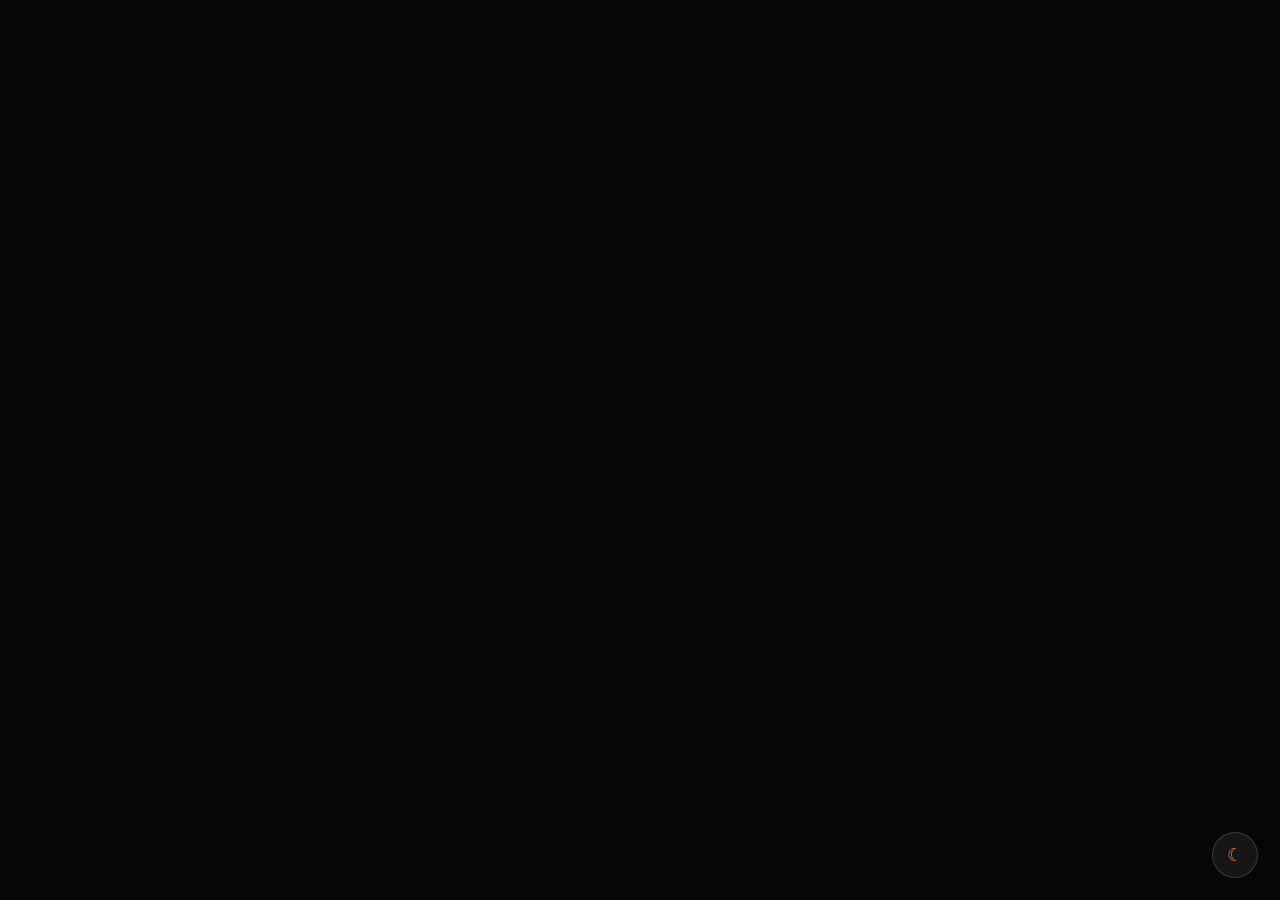
==== ADNOC Case Study.dc.html @ 8257bfb0 "New multi-page portfolio + ADNOC, LPG & Gridlock case studies" ====
<!DOCTYPE html>
<html>
<head>
<meta charset="utf-8">
<meta name="viewport" content="width=device-width, initial-scale=1">
<script src="./support.js"></script>
</head>
<body>
<x-dc>
<helmet>
<link rel="preconnect" href="https://fonts.googleapis.com">
<link rel="preconnect" href="https://fonts.gstatic.com" crossorigin>
<link href="https://fonts.googleapis.com/css2?family=Space+Grotesk:wght@400;500;600;700&family=Inter:wght@400;500;600&family=JetBrains+Mono:wght@400;500;600&display=swap" rel="stylesheet">
<style>
  * { margin:0; padding:0; box-sizing:border-box; }
  body { background:#060606; color:#f5f5f5; font-family:'Inter',sans-serif; line-height:1.6; -webkit-font-smoothing:antialiased; overflow-x:hidden; }
  ::selection { background:#e8893a; color:#060606; }
  @keyframes pulse { 0%,100%{ opacity:1; } 50%{ opacity:0.25; } }
  @media (max-width:980px){
    [data-m="g-head"]{ grid-template-columns:1fr !important; gap:42px !important; }
    [data-m="g-metrics"]{ grid-template-columns:repeat(2,1fr) !important; }
    [data-m="g3"]{ grid-template-columns:1fr !important; }
    [data-m="g2"]{ grid-template-columns:1fr !important; gap:30px !important; }
    [data-m="g-res"]{ grid-template-columns:1fr !important; }
    [data-navlinks]{ display:none !important; }
  }
  @media (max-width:600px){
    [data-m="g-metrics"]{ grid-template-columns:1fr !important; }
    section{ padding-left:22px !important; padding-right:22px !important; }
    [data-nav] > div{ padding-left:22px !important; padding-right:22px !important; }
    h1{ font-size:clamp(2.2rem,10vw,3rem) !important; }
    [data-diagram]{ font-size:9px !important; }
  }
  @media (prefers-reduced-motion: reduce){
    *{ animation:none !important; transition:none !important; }
    [data-reveal]{ opacity:1 !important; transform:none !important; }
  }
</style>
<title>ADNOC Systems Deployment — Case Study · Ali Faour</title>
<meta name="description" content="How a 100+ system ADNOC gas-control deployment was restructured from poorly-synchronized parallel work into a synchronized execution pipeline — cutting a 6-month timeline to 2.">
<link rel="icon" href="data:image/svg+xml,%3Csvg xmlns='http://www.w3.org/2000/svg' viewBox='0 0 64 64'%3E%3Crect width='64' height='64' rx='14' fill='%23060606'/%3E%3Crect x='2.5' y='2.5' width='59' height='59' rx='12.5' fill='none' stroke='%23e8893a' stroke-width='2'/%3E%3Ctext x='32' y='44' font-family='monospace' font-size='30' font-weight='700' fill='%23e8893a' text-anchor='middle'%3EAF%3C/text%3E%3C/svg%3E">
<script src="theme.js"></script>
</helmet>

<div data-root style="position:relative; background:#060606; min-height:100vh;">

  <div style="position:fixed; inset:0; z-index:0; pointer-events:none; background-image:linear-gradient(rgba(255,255,255,0.025) 1px,transparent 1px),linear-gradient(90deg,rgba(255,255,255,0.025) 1px,transparent 1px); background-size:64px 64px; mask-image:radial-gradient(circle at 50% 0%,#000 0%,transparent 75%);"></div>

  <div data-progress style="position:fixed; top:0; left:0; height:2px; width:0%; background:#e8893a; z-index:2000;"></div>

  <!-- NAV -->
  <nav data-nav style="position:fixed; top:0; left:0; width:100%; z-index:1000; padding:22px 0; border-bottom:1px solid rgba(255,255,255,0.06); background:rgba(6,6,6,0.55); backdrop-filter:blur(20px); transition:padding 0.4s cubic-bezier(0.2,0,0,1),background 0.4s;">
    <div style="max-width:1280px; margin:0 auto; padding:0 40px; display:flex; align-items:center; justify-content:space-between;">
      <a href="Ali Faour Portfolio.dc.html" style="display:flex; align-items:center; gap:11px; text-decoration:none; color:#9a9a9a; font-family:'JetBrains Mono',monospace; font-size:13px; font-weight:600; letter-spacing:1px; transition:color 0.3s;" style-hover="color:#f5f5f5;">
        <span style="color:#e8893a;">←</span> ALI&nbsp;FAOUR
      </a>
      <ul style="display:flex; gap:34px; list-style:none; align-items:center;" data-navlinks>
        <li><a href="#problem" style="color:#7a7a7a; text-decoration:none; font-family:'JetBrains Mono',monospace; font-size:12px; letter-spacing:1px; transition:color 0.3s;" style-hover="color:#f5f5f5;">PROBLEM</a></li>
        <li><a href="#system" style="color:#7a7a7a; text-decoration:none; font-family:'JetBrains Mono',monospace; font-size:12px; letter-spacing:1px; transition:color 0.3s;" style-hover="color:#f5f5f5;">REFRAME</a></li>
        <li><a href="#pipeline" style="color:#7a7a7a; text-decoration:none; font-family:'JetBrains Mono',monospace; font-size:12px; letter-spacing:1px; transition:color 0.3s;" style-hover="color:#f5f5f5;">PIPELINE</a></li>
        <li><a href="#results" style="color:#7a7a7a; text-decoration:none; font-family:'JetBrains Mono',monospace; font-size:12px; letter-spacing:1px; transition:color 0.3s;" style-hover="color:#f5f5f5;">RESULTS</a></li>
      </ul>
      <span style="font-family:'JetBrains Mono',monospace; font-size:11px; color:#7a7a7a; letter-spacing:0.5px;">CASE STUDY · 02</span>
    </div>
  </nav>

  <!-- HERO -->
  <section id="top" style="position:relative; z-index:1; padding:150px 40px 70px;">
    <div style="max-width:1280px; margin:0 auto; width:100%;">
      <div data-reveal style="display:inline-flex; align-items:center; gap:10px; font-family:'JetBrains Mono',monospace; font-size:11px; color:#9a9a9a; letter-spacing:2px; text-transform:uppercase; padding:9px 16px; border:1px solid rgba(255,255,255,0.12); border-radius:4px; margin-bottom:34px;">
        <span style="color:#e8893a;">◆</span> Field Execution · ADNOC Gas Control Systems
      </div>
      <div data-m="g-head" style="display:grid; grid-template-columns:1.55fr 1fr; gap:64px; align-items:end;">
        <div>
          <h1 data-reveal style="font-family:'Space Grotesk',sans-serif; font-weight:500; font-size:clamp(2.6rem,6vw,5.2rem); line-height:1.0; letter-spacing:-0.035em; margin-bottom:30px;">
            I ran a field deployment like a <span style="position:relative; font-weight:700;">concurrent system<span style="position:absolute; left:0; bottom:4px; width:100%; height:9px; background:#e8893a; opacity:0.85; z-index:-1;"></span></span>.
          </h1>
          <p data-reveal style="font-size:clamp(1rem,1.4vw,1.22rem); color:#9a9a9a; max-width:640px; line-height:1.75;">
            100+ ADNOC-governed gas control &amp; detection systems. The plan said six months. We delivered in two — not by adding people, but by treating field operations as a <span style="color:#f5f5f5;">scheduling problem</span>: removing blocking, eliminating context-switching, and turning scattered parallel work into a synchronized pipeline.
          </p>
        </div>
        <div data-reveal style="border:1px solid rgba(255,255,255,0.1); border-radius:8px; background:linear-gradient(180deg,rgba(255,255,255,0.03),rgba(255,255,255,0.005)); padding:24px; font-family:'JetBrains Mono',monospace;">
          <div style="display:flex; justify-content:space-between; align-items:center; padding-bottom:14px; border-bottom:1px solid rgba(255,255,255,0.08); margin-bottom:16px;">
            <span style="font-size:10px; letter-spacing:1.5px; color:#7a7a7a;">ENGAGEMENT</span>
            <span style="font-size:10px; color:#3ecf8e;">● DELIVERED</span>
          </div>
          <div style="display:flex; flex-direction:column; gap:13px; font-size:12px;">
            <div style="display:flex; justify-content:space-between;"><span style="color:#7a7a7a;">scope</span><span>100+ systems</span></div>
            <div style="display:flex; justify-content:space-between;"><span style="color:#7a7a7a;">governance</span><span>ADNOC</span></div>
            <div style="display:flex; justify-content:space-between;"><span style="color:#7a7a7a;">role</span><span>Asst. PM · AIoT</span></div>
            <div style="display:flex; justify-content:space-between;"><span style="color:#7a7a7a;">method</span><span>Waterfall + Agile</span></div>
            <div style="display:flex; justify-content:space-between; align-items:center;"><span style="color:#7a7a7a;">HSE compliance</span><span style="color:#3ecf8e;">100%</span></div>
          </div>
        </div>
      </div>

      <!-- METRICS -->
      <div data-reveal data-m="g-metrics" style="margin-top:80px; display:grid; grid-template-columns:repeat(4,1fr); border:1px solid rgba(255,255,255,0.08); border-radius:8px; overflow:hidden;">
        <div style="padding:34px 28px; border-right:1px solid rgba(255,255,255,0.08);">
          <div style="font-family:'Space Grotesk',sans-serif; font-size:clamp(2rem,3.2vw,3rem); font-weight:600; letter-spacing:-0.03em; line-height:1;">6<span style="color:#e8893a;">→</span>2</div>
          <div style="font-family:'JetBrains Mono',monospace; font-size:11px; color:#7a7a7a; letter-spacing:1px; text-transform:uppercase; margin-top:10px;">Months to deliver</div>
        </div>
        <div style="padding:34px 28px; border-right:1px solid rgba(255,255,255,0.08);">
          <div style="font-family:'Space Grotesk',sans-serif; font-size:clamp(2rem,3.2vw,3rem); font-weight:600; letter-spacing:-0.03em; line-height:1;"><span data-count="300">0</span>%</div>
          <div style="font-family:'JetBrains Mono',monospace; font-size:11px; color:#7a7a7a; letter-spacing:1px; text-transform:uppercase; margin-top:10px;">Throughput gain</div>
        </div>
        <div style="padding:34px 28px; border-right:1px solid rgba(255,255,255,0.08);">
          <div style="font-family:'Space Grotesk',sans-serif; font-size:clamp(2rem,3.2vw,3rem); font-weight:600; letter-spacing:-0.03em; line-height:1;">6h<span style="color:#e8893a;">→</span>2.5h</div>
          <div style="font-family:'JetBrains Mono',monospace; font-size:11px; color:#7a7a7a; letter-spacing:1px; text-transform:uppercase; margin-top:10px;">Cycle / building</div>
        </div>
        <div style="padding:34px 28px;">
          <div style="font-family:'Space Grotesk',sans-serif; font-size:clamp(2rem,3.2vw,3rem); font-weight:600; letter-spacing:-0.03em; line-height:1;"><span data-count="200">0</span>+</div>
          <div style="font-family:'JetBrains Mono',monospace; font-size:11px; color:#7a7a7a; letter-spacing:1px; text-transform:uppercase; margin-top:10px;">Reports automated</div>
        </div>
      </div>
    </div>
  </section>

  <!-- PROBLEM -->
  <section id="problem" style="position:relative; z-index:1; padding:110px 40px; border-top:1px solid rgba(255,255,255,0.08);">
    <div style="max-width:1280px; margin:0 auto;">
      <div data-reveal style="font-family:'JetBrains Mono',monospace; font-size:11px; color:#e8893a; letter-spacing:2px; margin-bottom:16px;">01 — THE PROBLEM</div>
      <h2 data-reveal style="font-family:'Space Grotesk',sans-serif; font-size:clamp(1.8rem,3.6vw,2.9rem); font-weight:500; letter-spacing:-0.025em; line-height:1.1; max-width:880px; margin-bottom:24px;">A six-month plan that was really a race condition.</h2>
      <p data-reveal style="color:#9a9a9a; max-width:760px; font-size:1.08rem; line-height:1.8; margin-bottom:56px;">On paper the work was "parallel": multiple crews, multiple buildings, all moving at once. In practice the crews kept colliding over the same shared resources — one permit desk, one set of test instruments, one ADNOC inspector. Parallelism without coordination isn't speed; it's contention.</p>

      <div data-m="g3" style="display:grid; grid-template-columns:repeat(3,1fr); gap:1px; background:rgba(255,255,255,0.08); border:1px solid rgba(255,255,255,0.08); border-radius:8px; overflow:hidden;">
        <div style="background:#060606; padding:34px 30px;">
          <div style="font-family:'JetBrains Mono',monospace; font-size:11px; color:#e8893a; letter-spacing:1px; margin-bottom:14px;">BLOCKING</div>
          <h3 style="font-family:'Space Grotesk',sans-serif; font-size:1.2rem; font-weight:600; margin-bottom:10px;">Crews idle on permits</h3>
          <p style="color:#8a8a8a; font-size:0.96rem; line-height:1.7;">Technicians sat waiting for a single permit-to-work and inspector sign-off before any wiring could start — a serialized lock everyone queued behind.</p>
        </div>
        <div style="background:#060606; padding:34px 30px;">
          <div style="font-family:'JetBrains Mono',monospace; font-size:11px; color:#e8893a; letter-spacing:1px; margin-bottom:14px;">CONTEXT-SWITCHING</div>
          <h3 style="font-family:'Space Grotesk',sans-serif; font-size:1.2rem; font-weight:600; margin-bottom:10px;">Half-finished buildings</h3>
          <p style="color:#8a8a8a; font-size:0.96rem; line-height:1.7;">Crews hopped between sites chasing whatever was unblocked, leaving a trail of 60%-done buildings and constant re-mobilization cost.</p>
        </div>
        <div style="background:#060606; padding:34px 30px;">
          <div style="font-family:'JetBrains Mono',monospace; font-size:11px; color:#e8893a; letter-spacing:1px; margin-bottom:14px;">NO BACKPRESSURE</div>
          <h3 style="font-family:'Space Grotesk',sans-serif; font-size:1.2rem; font-weight:600; margin-bottom:10px;">Reporting ran behind</h3>
          <p style="color:#8a8a8a; font-size:0.96rem; line-height:1.7;">Compliance documentation was assembled by hand, days after the work — so management was always steering on stale, conflicting data.</p>
        </div>
      </div>
    </div>
  </section>

  <!-- REFRAME / SYSTEM -->
  <section id="system" style="position:relative; z-index:1; padding:110px 40px; border-top:1px solid rgba(255,255,255,0.08);">
    <div style="max-width:1280px; margin:0 auto;">
      <div data-reveal style="font-family:'JetBrains Mono',monospace; font-size:11px; color:#e8893a; letter-spacing:2px; margin-bottom:16px;">02 — THE REFRAME</div>
      <h2 data-reveal style="font-family:'Space Grotesk',sans-serif; font-size:clamp(1.8rem,3.6vw,2.9rem); font-weight:500; letter-spacing:-0.025em; line-height:1.1; max-width:920px; margin-bottom:48px;">I'm a Computer Engineer. So I read the field schedule the way I'd read a thread scheduler.</h2>

      <div data-m="g2" style="display:grid; grid-template-columns:1fr 1fr; gap:48px; align-items:start;">
        <div data-reveal style="border:1px solid rgba(255,255,255,0.1); border-radius:8px; overflow:hidden;">
          <div style="padding:14px 22px; background:rgba(255,255,255,0.03); border-bottom:1px solid rgba(255,255,255,0.08); font-family:'JetBrains Mono',monospace; font-size:11px; letter-spacing:1px; color:#7a7a7a; display:flex; justify-content:space-between;"><span>MENTAL_MODEL.map</span><span style="color:#e8893a;">CS → FIELD</span></div>
          <div style="padding:8px 0;" data-diagram>
            <div style="display:grid; grid-template-columns:1fr 1fr; gap:1px; font-family:'JetBrains Mono',monospace; font-size:12.5px;">
              <div style="padding:15px 22px; color:#7a7a7a;">concurrency primitive</div><div style="padding:15px 22px; color:#f5f5f5;">field reality</div>
              <div style="padding:15px 22px; color:#e8893a; border-top:1px solid rgba(255,255,255,0.06);">mutex / lock</div><div style="padding:15px 22px; color:#cfcfcf; border-top:1px solid rgba(255,255,255,0.06);">permit-to-work</div>
              <div style="padding:15px 22px; color:#e8893a; border-top:1px solid rgba(255,255,255,0.06);">shared resource</div><div style="padding:15px 22px; color:#cfcfcf; border-top:1px solid rgba(255,255,255,0.06);">inspector · test rig</div>
              <div style="padding:15px 22px; color:#e8893a; border-top:1px solid rgba(255,255,255,0.06);">worker thread</div><div style="padding:15px 22px; color:#cfcfcf; border-top:1px solid rgba(255,255,255,0.06);">install crew</div>
              <div style="padding:15px 22px; color:#e8893a; border-top:1px solid rgba(255,255,255,0.06);">pipeline stage</div><div style="padding:15px 22px; color:#cfcfcf; border-top:1px solid rgba(255,255,255,0.06);">survey→wire→test→sign</div>
              <div style="padding:15px 22px; color:#e8893a; border-top:1px solid rgba(255,255,255,0.06);">async telemetry</div><div style="padding:15px 22px; color:#cfcfcf; border-top:1px solid rgba(255,255,255,0.06);">auto-generated report</div>
            </div>
          </div>
        </div>
        <div data-reveal style="display:flex; flex-direction:column; gap:26px;">
          <div>
            <h3 style="font-family:'Space Grotesk',sans-serif; font-size:1.22rem; font-weight:600; margin-bottom:8px;"><span style="color:#e8893a; font-family:'JetBrains Mono',monospace; font-size:0.85em;">01 · </span>Make the bottleneck the clock</h3>
            <p style="color:#9a9a9a; font-size:1rem; line-height:1.75;">The permit-and-inspection path was the slowest shared resource, so I scheduled <em>around</em> it: batch the survey + paperwork for the next building while the current one is being wired, so the inspector never waits and the crew never waits.</p>
          </div>
          <div>
            <h3 style="font-family:'Space Grotesk',sans-serif; font-size:1.22rem; font-weight:600; margin-bottom:8px;"><span style="color:#e8893a; font-family:'JetBrains Mono',monospace; font-size:0.85em;">02 · </span>Pin a crew to a stage, not a site</h3>
            <p style="color:#9a9a9a; font-size:1rem; line-height:1.75;">Instead of one crew owning a whole building end-to-end, each crew specialized in one pipeline stage and a building flowed through them — eliminating re-mobilization and the half-done-everything problem.</p>
          </div>
          <div>
            <h3 style="font-family:'Space Grotesk',sans-serif; font-size:1.22rem; font-weight:600; margin-bottom:8px;"><span style="color:#e8893a; font-family:'JetBrains Mono',monospace; font-size:0.85em;">03 · </span>Let the data report itself</h3>
            <p style="color:#9a9a9a; font-size:1rem; line-height:1.75;">A Python &amp; PowerShell toolkit turned field inputs into 200+ ADNOC-format reports automatically — closing the feedback loop so management steered on live status instead of week-old paperwork.</p>
          </div>
        </div>
      </div>
    </div>
  </section>

  <!-- PIPELINE DIAGRAM -->
  <section id="pipeline" style="position:relative; z-index:1; padding:110px 40px; border-top:1px solid rgba(255,255,255,0.08);">
    <div style="max-width:1280px; margin:0 auto;">
      <div data-reveal style="font-family:'JetBrains Mono',monospace; font-size:11px; color:#e8893a; letter-spacing:2px; margin-bottom:16px;">03 — THE PIPELINE</div>
      <h2 data-reveal style="font-family:'Space Grotesk',sans-serif; font-size:clamp(1.8rem,3.6vw,2.9rem); font-weight:500; letter-spacing:-0.025em; line-height:1.1; max-width:880px; margin-bottom:14px;">Same four steps. Overlapped instead of serialized.</h2>
      <p data-reveal style="color:#9a9a9a; max-width:720px; font-size:1.06rem; line-height:1.8; margin-bottom:56px;">Once each stage was independent, buildings could occupy different stages simultaneously — classic instruction pipelining. Latency per building barely moved; throughput tripled.</p>

      <!-- BEFORE -->
      <div data-reveal style="margin-bottom:40px;">
        <div style="font-family:'JetBrains Mono',monospace; font-size:11px; letter-spacing:1px; color:#7a7a7a; margin-bottom:14px;">BEFORE — SERIALIZED · ~6H / BUILDING, ONE AT A TIME</div>
        <div data-diagram style="display:flex; flex-wrap:wrap; gap:8px; align-items:center; font-family:'JetBrains Mono',monospace; font-size:12px;">
          <span style="padding:11px 16px; border:1px solid rgba(255,255,255,0.14); border-radius:5px; color:#cfcfcf;">SURVEY</span>
          <span style="color:#555;">→</span>
          <span style="padding:11px 16px; border:1px solid rgba(255,255,255,0.14); border-radius:5px; color:#cfcfcf;">WIRE</span>
          <span style="color:#555;">→</span>
          <span style="padding:11px 16px; border:1px solid rgba(255,255,255,0.14); border-radius:5px; color:#cfcfcf;">TEST</span>
          <span style="color:#555;">→</span>
          <span style="padding:11px 16px; border:1px solid rgba(255,255,255,0.14); border-radius:5px; color:#cfcfcf;">SIGN-OFF</span>
          <span style="color:#555;">→</span>
          <span style="padding:11px 16px; border:1px dashed rgba(232,137,58,0.4); border-radius:5px; color:#7a7a7a;">next building waits</span>
        </div>
      </div>

      <!-- AFTER -->
      <div data-reveal style="border:1px solid rgba(255,255,255,0.1); border-radius:8px; padding:30px 28px; background:linear-gradient(180deg,rgba(232,137,58,0.04),transparent);">
        <div style="font-family:'JetBrains Mono',monospace; font-size:11px; letter-spacing:1px; color:#e8893a; margin-bottom:22px;">AFTER — PIPELINED · 4 BUILDINGS IN FLIGHT, ~2.5H CYCLE</div>
        <div data-diagram style="display:flex; flex-direction:column; gap:10px; font-family:'JetBrains Mono',monospace; font-size:11.5px;">
          <div style="display:grid; grid-template-columns:90px repeat(7,1fr); gap:6px; color:#555; font-size:10px; align-items:center;">
            <span></span><span>t0</span><span>t1</span><span>t2</span><span>t3</span><span>t4</span><span>t5</span><span>t6</span>
          </div>
          <div data-pipe style="display:grid; grid-template-columns:90px repeat(7,1fr); gap:6px; align-items:center;">
            <span style="color:#7a7a7a;">BLDG A</span>
            <span style="padding:9px 0; text-align:center; border-radius:4px; background:#e8893a; color:#060606; font-weight:600;">SURVEY</span>
            <span style="padding:9px 0; text-align:center; border-radius:4px; background:#c9722c; color:#060606; font-weight:600;">WIRE</span>
            <span style="padding:9px 0; text-align:center; border-radius:4px; background:#9c5a25; color:#f5f5f5;">TEST</span>
            <span style="padding:9px 0; text-align:center; border-radius:4px; background:#5e3a1a; color:#f5f5f5;">SIGN</span>
            <span></span><span></span><span></span>
          </div>
          <div data-pipe style="display:grid; grid-template-columns:90px repeat(7,1fr); gap:6px; align-items:center;">
            <span style="color:#7a7a7a;">BLDG B</span><span></span>
            <span style="padding:9px 0; text-align:center; border-radius:4px; background:#e8893a; color:#060606; font-weight:600;">SURVEY</span>
            <span style="padding:9px 0; text-align:center; border-radius:4px; background:#c9722c; color:#060606; font-weight:600;">WIRE</span>
            <span style="padding:9px 0; text-align:center; border-radius:4px; background:#9c5a25; color:#f5f5f5;">TEST</span>
            <span style="padding:9px 0; text-align:center; border-radius:4px; background:#5e3a1a; color:#f5f5f5;">SIGN</span>
            <span></span><span></span>
          </div>
          <div data-pipe style="display:grid; grid-template-columns:90px repeat(7,1fr); gap:6px; align-items:center;">
            <span style="color:#7a7a7a;">BLDG C</span><span></span><span></span>
            <span style="padding:9px 0; text-align:center; border-radius:4px; background:#e8893a; color:#060606; font-weight:600;">SURVEY</span>
            <span style="padding:9px 0; text-align:center; border-radius:4px; background:#c9722c; color:#060606; font-weight:600;">WIRE</span>
            <span style="padding:9px 0; text-align:center; border-radius:4px; background:#9c5a25; color:#f5f5f5;">TEST</span>
            <span style="padding:9px 0; text-align:center; border-radius:4px; background:#5e3a1a; color:#f5f5f5;">SIGN</span>
            <span></span>
          </div>
          <div data-pipe style="display:grid; grid-template-columns:90px repeat(7,1fr); gap:6px; align-items:center;">
            <span style="color:#7a7a7a;">BLDG D</span><span></span><span></span><span></span>
            <span style="padding:9px 0; text-align:center; border-radius:4px; background:#e8893a; color:#060606; font-weight:600;">SURVEY</span>
            <span style="padding:9px 0; text-align:center; border-radius:4px; background:#c9722c; color:#060606; font-weight:600;">WIRE</span>
            <span style="padding:9px 0; text-align:center; border-radius:4px; background:#9c5a25; color:#f5f5f5;">TEST</span>
            <span style="padding:9px 0; text-align:center; border-radius:4px; background:#5e3a1a; color:#f5f5f5;">SIGN</span>
          </div>
        </div>
        <p style="color:#7a7a7a; font-size:0.88rem; line-height:1.7; margin-top:22px; font-family:'JetBrains Mono',monospace;">// each crew (color) stays saturated — no thread sits idle waiting for a lock</p>
      </div>
    </div>
  </section>

  <!-- RESULTS -->
  <section id="results" style="position:relative; z-index:1; padding:110px 40px; border-top:1px solid rgba(255,255,255,0.08);">
    <div style="max-width:1280px; margin:0 auto;">
      <div data-reveal style="font-family:'JetBrains Mono',monospace; font-size:11px; color:#e8893a; letter-spacing:2px; margin-bottom:16px;">04 — THE RESULTS</div>
      <h2 data-reveal style="font-family:'Space Grotesk',sans-serif; font-size:clamp(1.8rem,3.6vw,2.9rem); font-weight:500; letter-spacing:-0.025em; line-height:1.1; max-width:820px; margin-bottom:48px;">Throughput tripled. Compliance stayed at 100%.</h2>

      <div data-reveal data-m="g-res" style="display:grid; grid-template-columns:repeat(2,1fr); gap:1px; background:rgba(255,255,255,0.08); border:1px solid rgba(255,255,255,0.08); border-radius:8px; overflow:hidden; margin-bottom:48px;">
        <div style="background:#060606; padding:36px 32px;">
          <div style="font-family:'Space Grotesk',sans-serif; font-size:2.3rem; font-weight:600; letter-spacing:-0.02em; margin-bottom:8px;">3× <span style="font-size:1rem; color:#7a7a7a; font-weight:400;">timeline compression</span></div>
          <p style="color:#8a8a8a; font-size:0.98rem; line-height:1.7;">A six-month delivery plan closed in two months, with the same headcount and zero overtime escalation.</p>
        </div>
        <div style="background:#060606; padding:36px 32px;">
          <div style="font-family:'Space Grotesk',sans-serif; font-size:2.3rem; font-weight:600; letter-spacing:-0.02em; margin-bottom:8px;">100% <span style="font-size:1rem; color:#7a7a7a; font-weight:400;">HSE compliance</span></div>
          <p style="color:#8a8a8a; font-size:0.98rem; line-height:1.7;">Speed never came at the cost of safety — every permit, inspection and sign-off met ADNOC governance.</p>
        </div>
        <div style="background:#060606; padding:36px 32px;">
          <div style="font-family:'Space Grotesk',sans-serif; font-size:2.3rem; font-weight:600; letter-spacing:-0.02em; margin-bottom:8px;">200+ <span style="font-size:1rem; color:#7a7a7a; font-weight:400;">reports automated</span></div>
          <p style="color:#8a8a8a; font-size:0.98rem; line-height:1.7;">The reporting toolkit removed days of manual documentation per cycle and gave management live status.</p>
        </div>
        <div style="background:#060606; padding:36px 32px;">
          <div style="font-family:'Space Grotesk',sans-serif; font-size:2.3rem; font-weight:600; letter-spacing:-0.02em; margin-bottom:8px;">0 <span style="font-size:1rem; color:#7a7a7a; font-weight:400;">added crews</span></div>
          <p style="color:#8a8a8a; font-size:0.98rem; line-height:1.7;">The gain came entirely from scheduling — the same resources, organized as a pipeline instead of a scramble.</p>
        </div>
      </div>

      <div data-reveal style="border-left:2px solid #e8893a; padding:6px 0 6px 30px; max-width:880px;">
        <p style="font-family:'Space Grotesk',sans-serif; font-size:clamp(1.3rem,2.2vw,1.7rem); font-weight:500; line-height:1.4; letter-spacing:-0.01em;">The field didn't need more people. It needed someone who could see the schedule as a system — and remove the contention.</p>
      </div>
    </div>
  </section>

  <!-- CTA -->
  <section style="position:relative; z-index:1; padding:90px 40px 120px; border-top:1px solid rgba(255,255,255,0.08);">
    <div style="max-width:1280px; margin:0 auto; display:flex; flex-wrap:wrap; gap:20px; align-items:center; justify-content:space-between;">
      <div>
        <div style="font-family:'JetBrains Mono',monospace; font-size:11px; color:#7a7a7a; letter-spacing:1px; margin-bottom:10px;">END OF CASE STUDY</div>
        <h3 style="font-family:'Space Grotesk',sans-serif; font-size:clamp(1.4rem,2.6vw,2rem); font-weight:500; letter-spacing:-0.02em;">More of how I turn operations into systems.</h3>
      </div>
      <div style="display:flex; gap:14px; flex-wrap:wrap;">
        <a href="Ali Faour Portfolio.dc.html" data-magnetic style="display:inline-flex; align-items:center; gap:12px; padding:15px 26px; background:#f5f5f5; color:#060606; text-decoration:none; font-weight:600; font-size:14px; border-radius:5px; border:1px solid #f5f5f5; transition:transform 0.25s cubic-bezier(0.2,0,0,1),background 0.3s;" style-hover="background:#e8893a; border-color:#e8893a;"><span>←</span> Back to portfolio</a>
        <a href="Ali_Faour_Resume.pdf" data-magnetic style="display:inline-flex; align-items:center; gap:12px; padding:15px 26px; background:transparent; color:#f5f5f5; text-decoration:none; font-weight:600; font-size:14px; border-radius:5px; border:1px solid rgba(255,255,255,0.16); transition:transform 0.25s cubic-bezier(0.2,0,0,1),border-color 0.3s;" style-hover="border-color:#f5f5f5;">Download CV ↓</a>
      </div>
    </div>
  </section>

</div>
</x-dc>
<script type="text/x-dc" data-dc-script>
class Component extends DCLogic {
  componentDidMount() {
    const root = this.el || document;
    const q = (s) => root.querySelector(s);
    const qa = (s) => Array.from(root.querySelectorAll(s));

    // --- reveal on scroll ---
    const reveals = qa('[data-reveal]');
    reveals.forEach((el) => {
      el.style.opacity = '0';
      el.style.transform = 'translateY(28px)';
      el.style.transition = 'opacity 0.8s cubic-bezier(0.2,0,0,1), transform 0.8s cubic-bezier(0.2,0,0,1)';
    });
    const show = (el) => { el.style.opacity = '1'; el.style.transform = 'none'; };
    const checkReveals = () => {
      const vh = window.innerHeight || document.documentElement.clientHeight;
      reveals.forEach((el) => {
        if (el.dataset.shown) return;
        const r = el.getBoundingClientRect();
        if (r.top < vh * 0.92 && r.bottom > 0) { el.dataset.shown = '1'; show(el); }
      });
    };
    requestAnimationFrame(checkReveals);
    window.addEventListener('scroll', checkReveals, { passive: true });
    window.addEventListener('resize', checkReveals, { passive: true });
    setTimeout(() => reveals.forEach(show), 1600);

    // --- count up ---
    const counters = qa('[data-count]');
    const runCount = (el) => {
      if (el.dataset.counted) return;
      el.dataset.counted = '1';
      const target = parseInt(el.getAttribute('data-count'), 10);
      const dur = 1500; const start = performance.now();
      const tick = (now) => {
        const p = Math.min((now - start) / dur, 1);
        const eased = 1 - Math.pow(1 - p, 3);
        el.textContent = Math.round(target * eased);
        if (p < 1) requestAnimationFrame(tick);
      };
      requestAnimationFrame(tick);
    };
    const checkCounters = () => {
      const vh = window.innerHeight || document.documentElement.clientHeight;
      counters.forEach((el) => {
        const r = el.getBoundingClientRect();
        if (r.top < vh * 0.85 && r.bottom > 0) runCount(el);
      });
    };
    requestAnimationFrame(checkCounters);
    window.addEventListener('scroll', checkCounters, { passive: true });
    setTimeout(() => counters.forEach(runCount), 1600);

    // --- scroll progress + nav shrink ---
    const prog = q('[data-progress]');
    const nav = q('[data-nav]');
    const onScroll = () => {
      const h = document.documentElement.scrollHeight - window.innerHeight;
      const p = h > 0 ? (window.scrollY / h) * 100 : 0;
      if (prog) prog.style.width = p + '%';
      if (nav) {
        if (window.scrollY > 60) { nav.style.padding = '14px 0'; nav.style.background = (window.__navBg ? window.__navBg(true) : 'rgba(6,6,6,0.82)'); }
        else { nav.style.padding = '22px 0'; nav.style.background = (window.__navBg ? window.__navBg(false) : 'rgba(6,6,6,0.55)'); }
      }
    };
    window.addEventListener('scroll', onScroll, { passive: true });
    onScroll();

    // --- smooth anchor scroll (no scrollIntoView) ---
    qa('a[href^="#"]').forEach((a) => {
      a.addEventListener('click', (ev) => {
        const id = a.getAttribute('href');
        const t = id === '#top' ? root.querySelector('#top') : root.querySelector(id);
        if (t) { ev.preventDefault(); const y = t.getBoundingClientRect().top + window.scrollY - 70; window.scrollTo({ top: y, behavior: 'smooth' }); }
      });
    });

    // --- magnetic buttons ---
    qa('[data-magnetic]').forEach((b) => {
      b.addEventListener('mousemove', (e) => {
        const r = b.getBoundingClientRect();
        const x = (e.clientX - r.left - r.width / 2) * 0.28;
        const y = (e.clientY - r.top - r.height / 2) * 0.4;
        b.style.transform = `translate(${x}px, ${y}px)`;
      });
      b.addEventListener('mouseleave', () => { b.style.transform = 'translate(0,0)'; });
    });
  }
  renderVals() { return {}; }
}
</script>
</body>
</html>
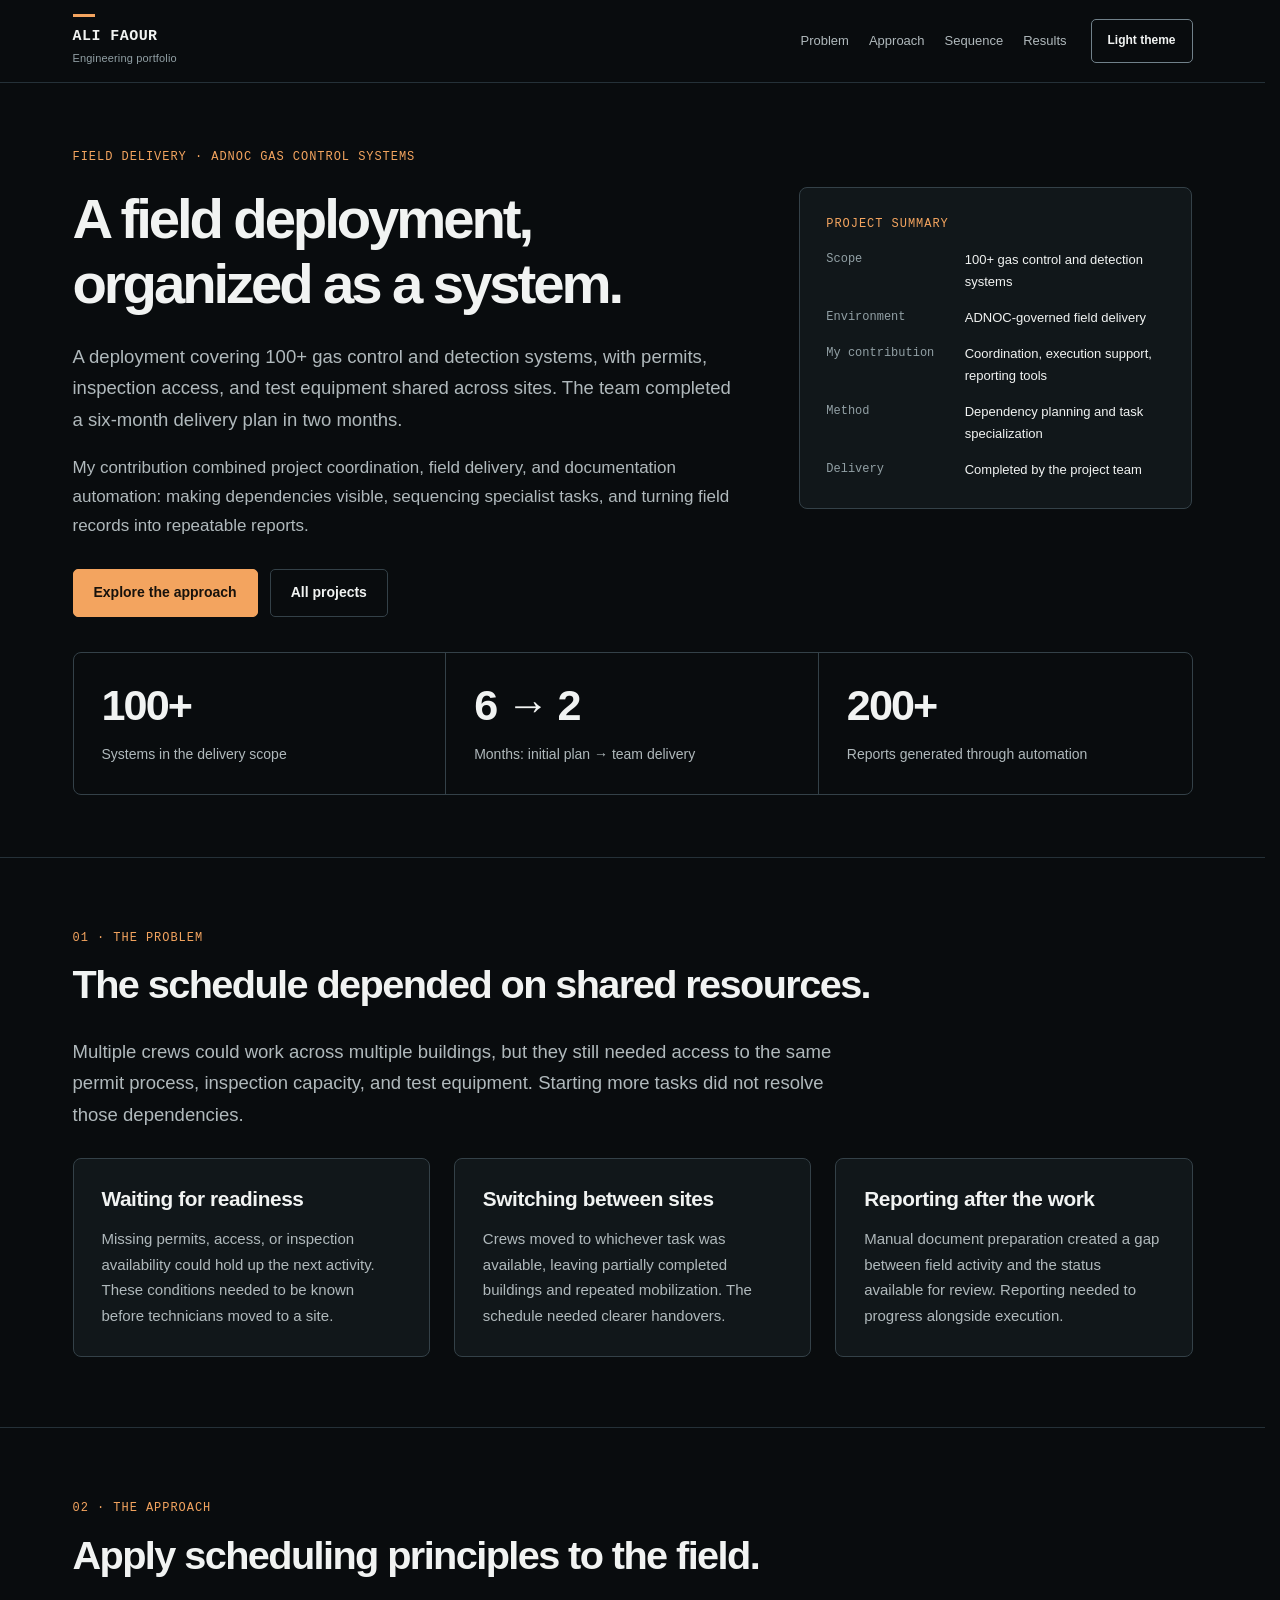
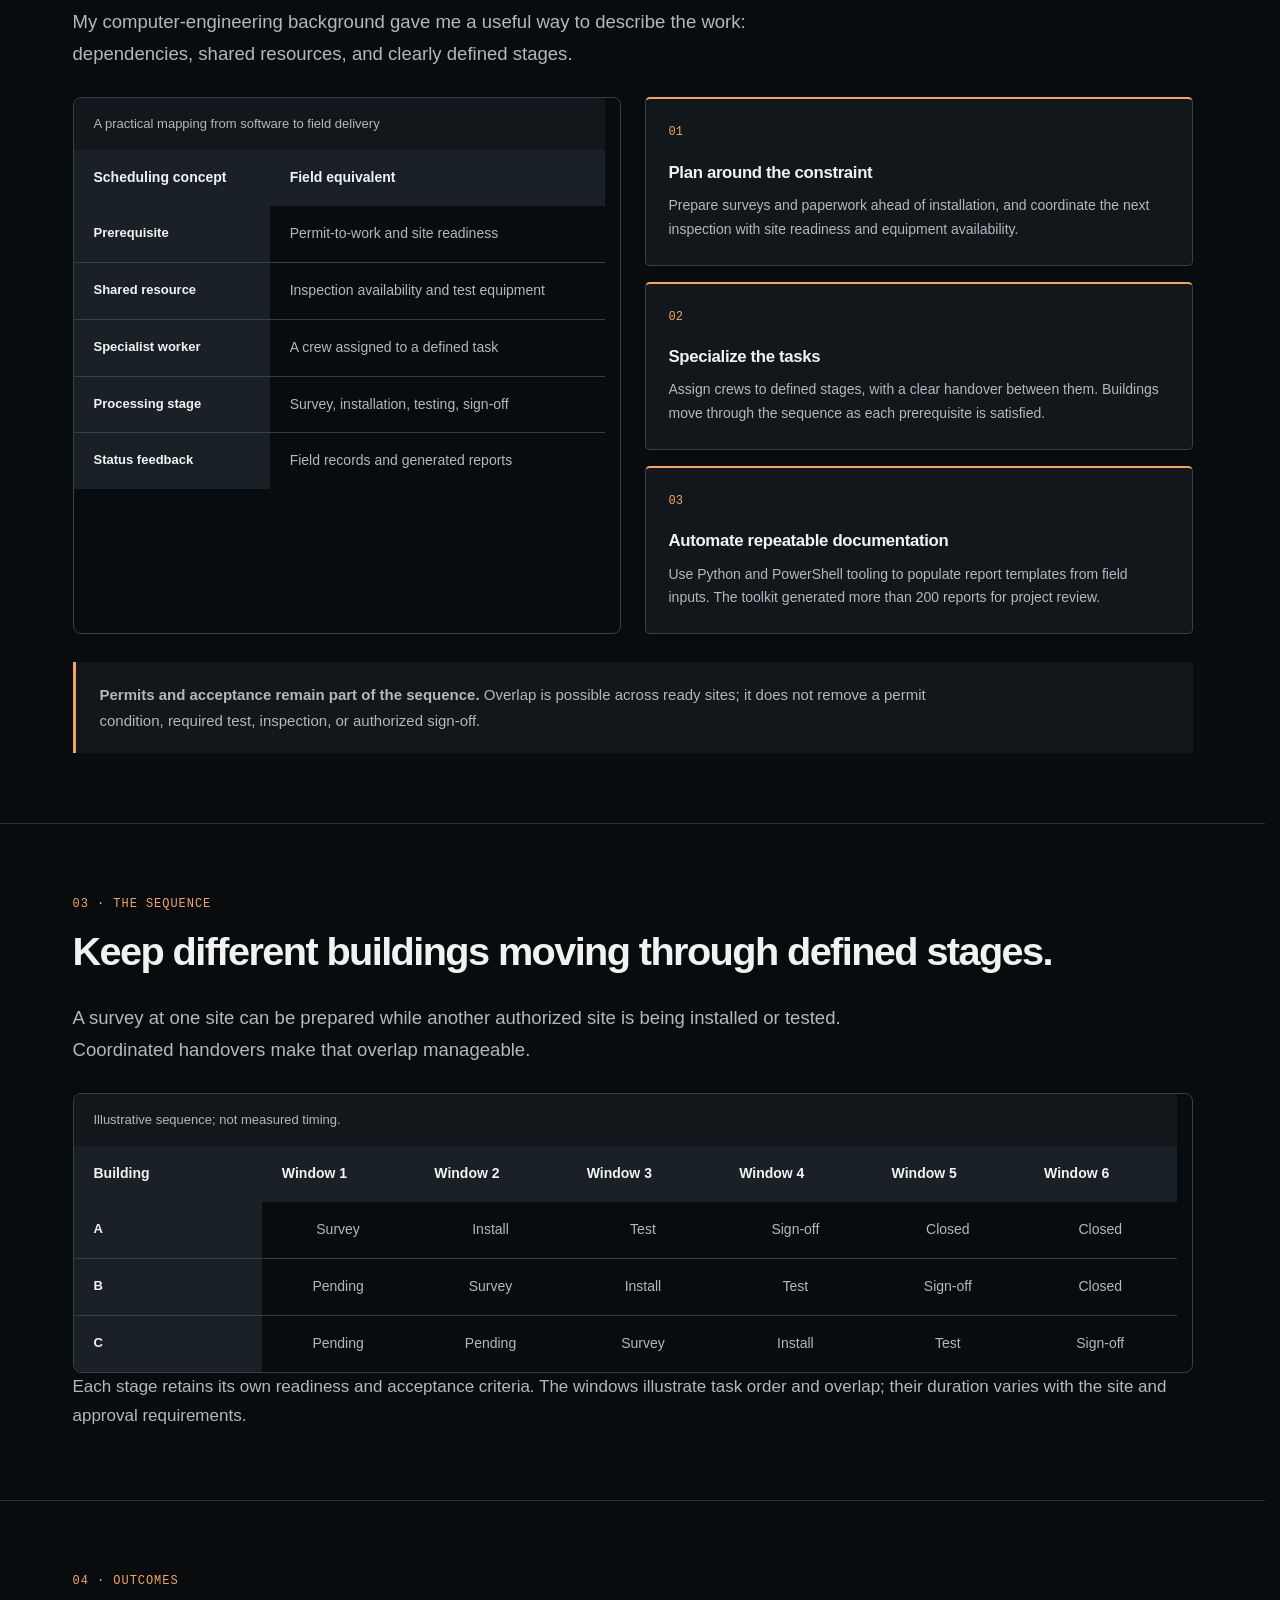
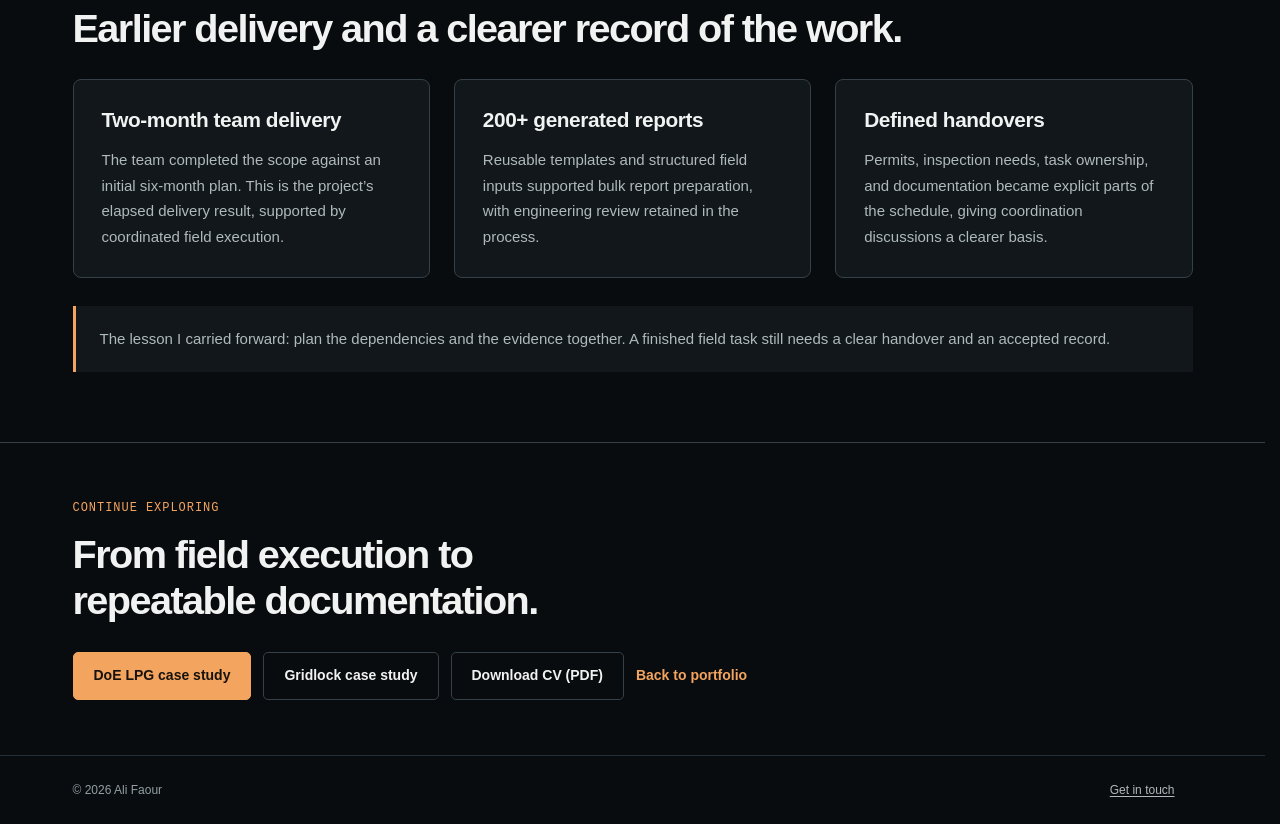
==== commit 0ab7d3f3: "Repair portfolio navigation and accessibility; refresh projects and profile content" ====
--- a/ADNOC Case Study.dc.html
+++ b/ADNOC Case Study.dc.html
@@ -1,391 +1,19 @@
-<!DOCTYPE html>
-<html>
+<!doctype html>
+<html lang="en" data-theme="dark">
 <head>
-<meta charset="utf-8">
-<meta name="viewport" content="width=device-width, initial-scale=1">
-<script src="./support.js"></script>
+  <meta charset="utf-8">
+  <meta name="viewport" content="width=device-width, initial-scale=1">
+  <title>Page moved — Ali Faour</title>
+  <meta name="robots" content="noindex">
+  <meta http-equiv="refresh" content="1; url=ADNOC%20Case%20Study.html">
+  <link rel="canonical" href="https://cyberfaour.github.io/Portfolio/ADNOC%20Case%20Study.html">
+  <link rel="stylesheet" href="assets/styles/portfolio.css">
+  <script src="assets/scripts/redirect.js" defer></script>
 </head>
-<body>
-<x-dc>
-<helmet>
-<link rel="preconnect" href="https://fonts.googleapis.com">
-<link rel="preconnect" href="https://fonts.gstatic.com" crossorigin>
-<link href="https://fonts.googleapis.com/css2?family=Space+Grotesk:wght@400;500;600;700&family=Inter:wght@400;500;600&family=JetBrains+Mono:wght@400;500;600&display=swap" rel="stylesheet">
-<style>
-  * { margin:0; padding:0; box-sizing:border-box; }
-  body { background:#060606; color:#f5f5f5; font-family:'Inter',sans-serif; line-height:1.6; -webkit-font-smoothing:antialiased; overflow-x:hidden; }
-  ::selection { background:#e8893a; color:#060606; }
-  @keyframes pulse { 0%,100%{ opacity:1; } 50%{ opacity:0.25; } }
-  @media (max-width:980px){
-    [data-m="g-head"]{ grid-template-columns:1fr !important; gap:42px !important; }
-    [data-m="g-metrics"]{ grid-template-columns:repeat(2,1fr) !important; }
-    [data-m="g3"]{ grid-template-columns:1fr !important; }
-    [data-m="g2"]{ grid-template-columns:1fr !important; gap:30px !important; }
-    [data-m="g-res"]{ grid-template-columns:1fr !important; }
-    [data-navlinks]{ display:none !important; }
-  }
-  @media (max-width:600px){
-    [data-m="g-metrics"]{ grid-template-columns:1fr !important; }
-    section{ padding-left:22px !important; padding-right:22px !important; }
-    [data-nav] > div{ padding-left:22px !important; padding-right:22px !important; }
-    h1{ font-size:clamp(2.2rem,10vw,3rem) !important; }
-    [data-diagram]{ font-size:9px !important; }
-  }
-  @media (prefers-reduced-motion: reduce){
-    *{ animation:none !important; transition:none !important; }
-    [data-reveal]{ opacity:1 !important; transform:none !important; }
-  }
-</style>
-<title>ADNOC Systems Deployment — Case Study · Ali Faour</title>
-<meta name="description" content="How a 100+ system ADNOC gas-control deployment was restructured from poorly-synchronized parallel work into a synchronized execution pipeline — cutting a 6-month timeline to 2.">
-<link rel="icon" href="data:image/svg+xml,%3Csvg xmlns='http://www.w3.org/2000/svg' viewBox='0 0 64 64'%3E%3Crect width='64' height='64' rx='14' fill='%23060606'/%3E%3Crect x='2.5' y='2.5' width='59' height='59' rx='12.5' fill='none' stroke='%23e8893a' stroke-width='2'/%3E%3Ctext x='32' y='44' font-family='monospace' font-size='30' font-weight='700' fill='%23e8893a' text-anchor='middle'%3EAF%3C/text%3E%3C/svg%3E">
-<script src="theme.js"></script>
-</helmet>
-
-<div data-root style="position:relative; background:#060606; min-height:100vh;">
-
-  <div style="position:fixed; inset:0; z-index:0; pointer-events:none; background-image:linear-gradient(rgba(255,255,255,0.025) 1px,transparent 1px),linear-gradient(90deg,rgba(255,255,255,0.025) 1px,transparent 1px); background-size:64px 64px; mask-image:radial-gradient(circle at 50% 0%,#000 0%,transparent 75%);"></div>
-
-  <div data-progress style="position:fixed; top:0; left:0; height:2px; width:0%; background:#e8893a; z-index:2000;"></div>
-
-  <!-- NAV -->
-  <nav data-nav style="position:fixed; top:0; left:0; width:100%; z-index:1000; padding:22px 0; border-bottom:1px solid rgba(255,255,255,0.06); background:rgba(6,6,6,0.55); backdrop-filter:blur(20px); transition:padding 0.4s cubic-bezier(0.2,0,0,1),background 0.4s;">
-    <div style="max-width:1280px; margin:0 auto; padding:0 40px; display:flex; align-items:center; justify-content:space-between;">
-      <a href="Ali Faour Portfolio.dc.html" style="display:flex; align-items:center; gap:11px; text-decoration:none; color:#9a9a9a; font-family:'JetBrains Mono',monospace; font-size:13px; font-weight:600; letter-spacing:1px; transition:color 0.3s;" style-hover="color:#f5f5f5;">
-        <span style="color:#e8893a;">←</span> ALI&nbsp;FAOUR
-      </a>
-      <ul style="display:flex; gap:34px; list-style:none; align-items:center;" data-navlinks>
-        <li><a href="#problem" style="color:#7a7a7a; text-decoration:none; font-family:'JetBrains Mono',monospace; font-size:12px; letter-spacing:1px; transition:color 0.3s;" style-hover="color:#f5f5f5;">PROBLEM</a></li>
-        <li><a href="#system" style="color:#7a7a7a; text-decoration:none; font-family:'JetBrains Mono',monospace; font-size:12px; letter-spacing:1px; transition:color 0.3s;" style-hover="color:#f5f5f5;">REFRAME</a></li>
-        <li><a href="#pipeline" style="color:#7a7a7a; text-decoration:none; font-family:'JetBrains Mono',monospace; font-size:12px; letter-spacing:1px; transition:color 0.3s;" style-hover="color:#f5f5f5;">PIPELINE</a></li>
-        <li><a href="#results" style="color:#7a7a7a; text-decoration:none; font-family:'JetBrains Mono',monospace; font-size:12px; letter-spacing:1px; transition:color 0.3s;" style-hover="color:#f5f5f5;">RESULTS</a></li>
-      </ul>
-      <span style="font-family:'JetBrains Mono',monospace; font-size:11px; color:#7a7a7a; letter-spacing:0.5px;">CASE STUDY · 02</span>
-    </div>
-  </nav>
-
-  <!-- HERO -->
-  <section id="top" style="position:relative; z-index:1; padding:150px 40px 70px;">
-    <div style="max-width:1280px; margin:0 auto; width:100%;">
-      <div data-reveal style="display:inline-flex; align-items:center; gap:10px; font-family:'JetBrains Mono',monospace; font-size:11px; color:#9a9a9a; letter-spacing:2px; text-transform:uppercase; padding:9px 16px; border:1px solid rgba(255,255,255,0.12); border-radius:4px; margin-bottom:34px;">
-        <span style="color:#e8893a;">◆</span> Field Execution · ADNOC Gas Control Systems
-      </div>
-      <div data-m="g-head" style="display:grid; grid-template-columns:1.55fr 1fr; gap:64px; align-items:end;">
-        <div>
-          <h1 data-reveal style="font-family:'Space Grotesk',sans-serif; font-weight:500; font-size:clamp(2.6rem,6vw,5.2rem); line-height:1.0; letter-spacing:-0.035em; margin-bottom:30px;">
-            I ran a field deployment like a <span style="position:relative; font-weight:700;">concurrent system<span style="position:absolute; left:0; bottom:4px; width:100%; height:9px; background:#e8893a; opacity:0.85; z-index:-1;"></span></span>.
-          </h1>
-          <p data-reveal style="font-size:clamp(1rem,1.4vw,1.22rem); color:#9a9a9a; max-width:640px; line-height:1.75;">
-            100+ ADNOC-governed gas control &amp; detection systems. The plan said six months. We delivered in two — not by adding people, but by treating field operations as a <span style="color:#f5f5f5;">scheduling problem</span>: removing blocking, eliminating context-switching, and turning scattered parallel work into a synchronized pipeline.
-          </p>
-        </div>
-        <div data-reveal style="border:1px solid rgba(255,255,255,0.1); border-radius:8px; background:linear-gradient(180deg,rgba(255,255,255,0.03),rgba(255,255,255,0.005)); padding:24px; font-family:'JetBrains Mono',monospace;">
-          <div style="display:flex; justify-content:space-between; align-items:center; padding-bottom:14px; border-bottom:1px solid rgba(255,255,255,0.08); margin-bottom:16px;">
-            <span style="font-size:10px; letter-spacing:1.5px; color:#7a7a7a;">ENGAGEMENT</span>
-            <span style="font-size:10px; color:#3ecf8e;">● DELIVERED</span>
-          </div>
-          <div style="display:flex; flex-direction:column; gap:13px; font-size:12px;">
-            <div style="display:flex; justify-content:space-between;"><span style="color:#7a7a7a;">scope</span><span>100+ systems</span></div>
-            <div style="display:flex; justify-content:space-between;"><span style="color:#7a7a7a;">governance</span><span>ADNOC</span></div>
-            <div style="display:flex; justify-content:space-between;"><span style="color:#7a7a7a;">role</span><span>Asst. PM · AIoT</span></div>
-            <div style="display:flex; justify-content:space-between;"><span style="color:#7a7a7a;">method</span><span>Waterfall + Agile</span></div>
-            <div style="display:flex; justify-content:space-between; align-items:center;"><span style="color:#7a7a7a;">HSE compliance</span><span style="color:#3ecf8e;">100%</span></div>
-          </div>
-        </div>
-      </div>
-
-      <!-- METRICS -->
-      <div data-reveal data-m="g-metrics" style="margin-top:80px; display:grid; grid-template-columns:repeat(4,1fr); border:1px solid rgba(255,255,255,0.08); border-radius:8px; overflow:hidden;">
-        <div style="padding:34px 28px; border-right:1px solid rgba(255,255,255,0.08);">
-          <div style="font-family:'Space Grotesk',sans-serif; font-size:clamp(2rem,3.2vw,3rem); font-weight:600; letter-spacing:-0.03em; line-height:1;">6<span style="color:#e8893a;">→</span>2</div>
-          <div style="font-family:'JetBrains Mono',monospace; font-size:11px; color:#7a7a7a; letter-spacing:1px; text-transform:uppercase; margin-top:10px;">Months to deliver</div>
-        </div>
-        <div style="padding:34px 28px; border-right:1px solid rgba(255,255,255,0.08);">
-          <div style="font-family:'Space Grotesk',sans-serif; font-size:clamp(2rem,3.2vw,3rem); font-weight:600; letter-spacing:-0.03em; line-height:1;"><span data-count="300">0</span>%</div>
-          <div style="font-family:'JetBrains Mono',monospace; font-size:11px; color:#7a7a7a; letter-spacing:1px; text-transform:uppercase; margin-top:10px;">Throughput gain</div>
-        </div>
-        <div style="padding:34px 28px; border-right:1px solid rgba(255,255,255,0.08);">
-          <div style="font-family:'Space Grotesk',sans-serif; font-size:clamp(2rem,3.2vw,3rem); font-weight:600; letter-spacing:-0.03em; line-height:1;">6h<span style="color:#e8893a;">→</span>2.5h</div>
-          <div style="font-family:'JetBrains Mono',monospace; font-size:11px; color:#7a7a7a; letter-spacing:1px; text-transform:uppercase; margin-top:10px;">Cycle / building</div>
-        </div>
-        <div style="padding:34px 28px;">
-          <div style="font-family:'Space Grotesk',sans-serif; font-size:clamp(2rem,3.2vw,3rem); font-weight:600; letter-spacing:-0.03em; line-height:1;"><span data-count="200">0</span>+</div>
-          <div style="font-family:'JetBrains Mono',monospace; font-size:11px; color:#7a7a7a; letter-spacing:1px; text-transform:uppercase; margin-top:10px;">Reports automated</div>
-        </div>
-      </div>
-    </div>
-  </section>
-
-  <!-- PROBLEM -->
-  <section id="problem" style="position:relative; z-index:1; padding:110px 40px; border-top:1px solid rgba(255,255,255,0.08);">
-    <div style="max-width:1280px; margin:0 auto;">
-      <div data-reveal style="font-family:'JetBrains Mono',monospace; font-size:11px; color:#e8893a; letter-spacing:2px; margin-bottom:16px;">01 — THE PROBLEM</div>
-      <h2 data-reveal style="font-family:'Space Grotesk',sans-serif; font-size:clamp(1.8rem,3.6vw,2.9rem); font-weight:500; letter-spacing:-0.025em; line-height:1.1; max-width:880px; margin-bottom:24px;">A six-month plan that was really a race condition.</h2>
-      <p data-reveal style="color:#9a9a9a; max-width:760px; font-size:1.08rem; line-height:1.8; margin-bottom:56px;">On paper the work was "parallel": multiple crews, multiple buildings, all moving at once. In practice the crews kept colliding over the same shared resources — one permit desk, one set of test instruments, one ADNOC inspector. Parallelism without coordination isn't speed; it's contention.</p>
-
-      <div data-m="g3" style="display:grid; grid-template-columns:repeat(3,1fr); gap:1px; background:rgba(255,255,255,0.08); border:1px solid rgba(255,255,255,0.08); border-radius:8px; overflow:hidden;">
-        <div style="background:#060606; padding:34px 30px;">
-          <div style="font-family:'JetBrains Mono',monospace; font-size:11px; color:#e8893a; letter-spacing:1px; margin-bottom:14px;">BLOCKING</div>
-          <h3 style="font-family:'Space Grotesk',sans-serif; font-size:1.2rem; font-weight:600; margin-bottom:10px;">Crews idle on permits</h3>
-          <p style="color:#8a8a8a; font-size:0.96rem; line-height:1.7;">Technicians sat waiting for a single permit-to-work and inspector sign-off before any wiring could start — a serialized lock everyone queued behind.</p>
-        </div>
-        <div style="background:#060606; padding:34px 30px;">
-          <div style="font-family:'JetBrains Mono',monospace; font-size:11px; color:#e8893a; letter-spacing:1px; margin-bottom:14px;">CONTEXT-SWITCHING</div>
-          <h3 style="font-family:'Space Grotesk',sans-serif; font-size:1.2rem; font-weight:600; margin-bottom:10px;">Half-finished buildings</h3>
-          <p style="color:#8a8a8a; font-size:0.96rem; line-height:1.7;">Crews hopped between sites chasing whatever was unblocked, leaving a trail of 60%-done buildings and constant re-mobilization cost.</p>
-        </div>
-        <div style="background:#060606; padding:34px 30px;">
-          <div style="font-family:'JetBrains Mono',monospace; font-size:11px; color:#e8893a; letter-spacing:1px; margin-bottom:14px;">NO BACKPRESSURE</div>
-          <h3 style="font-family:'Space Grotesk',sans-serif; font-size:1.2rem; font-weight:600; margin-bottom:10px;">Reporting ran behind</h3>
-          <p style="color:#8a8a8a; font-size:0.96rem; line-height:1.7;">Compliance documentation was assembled by hand, days after the work — so management was always steering on stale, conflicting data.</p>
-        </div>
-      </div>
-    </div>
-  </section>
-
-  <!-- REFRAME / SYSTEM -->
-  <section id="system" style="position:relative; z-index:1; padding:110px 40px; border-top:1px solid rgba(255,255,255,0.08);">
-    <div style="max-width:1280px; margin:0 auto;">
-      <div data-reveal style="font-family:'JetBrains Mono',monospace; font-size:11px; color:#e8893a; letter-spacing:2px; margin-bottom:16px;">02 — THE REFRAME</div>
-      <h2 data-reveal style="font-family:'Space Grotesk',sans-serif; font-size:clamp(1.8rem,3.6vw,2.9rem); font-weight:500; letter-spacing:-0.025em; line-height:1.1; max-width:920px; margin-bottom:48px;">I'm a Computer Engineer. So I read the field schedule the way I'd read a thread scheduler.</h2>
-
-      <div data-m="g2" style="display:grid; grid-template-columns:1fr 1fr; gap:48px; align-items:start;">
-        <div data-reveal style="border:1px solid rgba(255,255,255,0.1); border-radius:8px; overflow:hidden;">
-          <div style="padding:14px 22px; background:rgba(255,255,255,0.03); border-bottom:1px solid rgba(255,255,255,0.08); font-family:'JetBrains Mono',monospace; font-size:11px; letter-spacing:1px; color:#7a7a7a; display:flex; justify-content:space-between;"><span>MENTAL_MODEL.map</span><span style="color:#e8893a;">CS → FIELD</span></div>
-          <div style="padding:8px 0;" data-diagram>
-            <div style="display:grid; grid-template-columns:1fr 1fr; gap:1px; font-family:'JetBrains Mono',monospace; font-size:12.5px;">
-              <div style="padding:15px 22px; color:#7a7a7a;">concurrency primitive</div><div style="padding:15px 22px; color:#f5f5f5;">field reality</div>
-              <div style="padding:15px 22px; color:#e8893a; border-top:1px solid rgba(255,255,255,0.06);">mutex / lock</div><div style="padding:15px 22px; color:#cfcfcf; border-top:1px solid rgba(255,255,255,0.06);">permit-to-work</div>
-              <div style="padding:15px 22px; color:#e8893a; border-top:1px solid rgba(255,255,255,0.06);">shared resource</div><div style="padding:15px 22px; color:#cfcfcf; border-top:1px solid rgba(255,255,255,0.06);">inspector · test rig</div>
-              <div style="padding:15px 22px; color:#e8893a; border-top:1px solid rgba(255,255,255,0.06);">worker thread</div><div style="padding:15px 22px; color:#cfcfcf; border-top:1px solid rgba(255,255,255,0.06);">install crew</div>
-              <div style="padding:15px 22px; color:#e8893a; border-top:1px solid rgba(255,255,255,0.06);">pipeline stage</div><div style="padding:15px 22px; color:#cfcfcf; border-top:1px solid rgba(255,255,255,0.06);">survey→wire→test→sign</div>
-              <div style="padding:15px 22px; color:#e8893a; border-top:1px solid rgba(255,255,255,0.06);">async telemetry</div><div style="padding:15px 22px; color:#cfcfcf; border-top:1px solid rgba(255,255,255,0.06);">auto-generated report</div>
-            </div>
-          </div>
-        </div>
-        <div data-reveal style="display:flex; flex-direction:column; gap:26px;">
-          <div>
-            <h3 style="font-family:'Space Grotesk',sans-serif; font-size:1.22rem; font-weight:600; margin-bottom:8px;"><span style="color:#e8893a; font-family:'JetBrains Mono',monospace; font-size:0.85em;">01 · </span>Make the bottleneck the clock</h3>
-            <p style="color:#9a9a9a; font-size:1rem; line-height:1.75;">The permit-and-inspection path was the slowest shared resource, so I scheduled <em>around</em> it: batch the survey + paperwork for the next building while the current one is being wired, so the inspector never waits and the crew never waits.</p>
-          </div>
-          <div>
-            <h3 style="font-family:'Space Grotesk',sans-serif; font-size:1.22rem; font-weight:600; margin-bottom:8px;"><span style="color:#e8893a; font-family:'JetBrains Mono',monospace; font-size:0.85em;">02 · </span>Pin a crew to a stage, not a site</h3>
-            <p style="color:#9a9a9a; font-size:1rem; line-height:1.75;">Instead of one crew owning a whole building end-to-end, each crew specialized in one pipeline stage and a building flowed through them — eliminating re-mobilization and the half-done-everything problem.</p>
-          </div>
-          <div>
-            <h3 style="font-family:'Space Grotesk',sans-serif; font-size:1.22rem; font-weight:600; margin-bottom:8px;"><span style="color:#e8893a; font-family:'JetBrains Mono',monospace; font-size:0.85em;">03 · </span>Let the data report itself</h3>
-            <p style="color:#9a9a9a; font-size:1rem; line-height:1.75;">A Python &amp; PowerShell toolkit turned field inputs into 200+ ADNOC-format reports automatically — closing the feedback loop so management steered on live status instead of week-old paperwork.</p>
-          </div>
-        </div>
-      </div>
-    </div>
-  </section>
-
-  <!-- PIPELINE DIAGRAM -->
-  <section id="pipeline" style="position:relative; z-index:1; padding:110px 40px; border-top:1px solid rgba(255,255,255,0.08);">
-    <div style="max-width:1280px; margin:0 auto;">
-      <div data-reveal style="font-family:'JetBrains Mono',monospace; font-size:11px; color:#e8893a; letter-spacing:2px; margin-bottom:16px;">03 — THE PIPELINE</div>
-      <h2 data-reveal style="font-family:'Space Grotesk',sans-serif; font-size:clamp(1.8rem,3.6vw,2.9rem); font-weight:500; letter-spacing:-0.025em; line-height:1.1; max-width:880px; margin-bottom:14px;">Same four steps. Overlapped instead of serialized.</h2>
-      <p data-reveal style="color:#9a9a9a; max-width:720px; font-size:1.06rem; line-height:1.8; margin-bottom:56px;">Once each stage was independent, buildings could occupy different stages simultaneously — classic instruction pipelining. Latency per building barely moved; throughput tripled.</p>
-
-      <!-- BEFORE -->
-      <div data-reveal style="margin-bottom:40px;">
-        <div style="font-family:'JetBrains Mono',monospace; font-size:11px; letter-spacing:1px; color:#7a7a7a; margin-bottom:14px;">BEFORE — SERIALIZED · ~6H / BUILDING, ONE AT A TIME</div>
-        <div data-diagram style="display:flex; flex-wrap:wrap; gap:8px; align-items:center; font-family:'JetBrains Mono',monospace; font-size:12px;">
-          <span style="padding:11px 16px; border:1px solid rgba(255,255,255,0.14); border-radius:5px; color:#cfcfcf;">SURVEY</span>
-          <span style="color:#555;">→</span>
-          <span style="padding:11px 16px; border:1px solid rgba(255,255,255,0.14); border-radius:5px; color:#cfcfcf;">WIRE</span>
-          <span style="color:#555;">→</span>
-          <span style="padding:11px 16px; border:1px solid rgba(255,255,255,0.14); border-radius:5px; color:#cfcfcf;">TEST</span>
-          <span style="color:#555;">→</span>
-          <span style="padding:11px 16px; border:1px solid rgba(255,255,255,0.14); border-radius:5px; color:#cfcfcf;">SIGN-OFF</span>
-          <span style="color:#555;">→</span>
-          <span style="padding:11px 16px; border:1px dashed rgba(232,137,58,0.4); border-radius:5px; color:#7a7a7a;">next building waits</span>
-        </div>
-      </div>
-
-      <!-- AFTER -->
-      <div data-reveal style="border:1px solid rgba(255,255,255,0.1); border-radius:8px; padding:30px 28px; background:linear-gradient(180deg,rgba(232,137,58,0.04),transparent);">
-        <div style="font-family:'JetBrains Mono',monospace; font-size:11px; letter-spacing:1px; color:#e8893a; margin-bottom:22px;">AFTER — PIPELINED · 4 BUILDINGS IN FLIGHT, ~2.5H CYCLE</div>
-        <div data-diagram style="display:flex; flex-direction:column; gap:10px; font-family:'JetBrains Mono',monospace; font-size:11.5px;">
-          <div style="display:grid; grid-template-columns:90px repeat(7,1fr); gap:6px; color:#555; font-size:10px; align-items:center;">
-            <span></span><span>t0</span><span>t1</span><span>t2</span><span>t3</span><span>t4</span><span>t5</span><span>t6</span>
-          </div>
-          <div data-pipe style="display:grid; grid-template-columns:90px repeat(7,1fr); gap:6px; align-items:center;">
-            <span style="color:#7a7a7a;">BLDG A</span>
-            <span style="padding:9px 0; text-align:center; border-radius:4px; background:#e8893a; color:#060606; font-weight:600;">SURVEY</span>
-            <span style="padding:9px 0; text-align:center; border-radius:4px; background:#c9722c; color:#060606; font-weight:600;">WIRE</span>
-            <span style="padding:9px 0; text-align:center; border-radius:4px; background:#9c5a25; color:#f5f5f5;">TEST</span>
-            <span style="padding:9px 0; text-align:center; border-radius:4px; background:#5e3a1a; color:#f5f5f5;">SIGN</span>
-            <span></span><span></span><span></span>
-          </div>
-          <div data-pipe style="display:grid; grid-template-columns:90px repeat(7,1fr); gap:6px; align-items:center;">
-            <span style="color:#7a7a7a;">BLDG B</span><span></span>
-            <span style="padding:9px 0; text-align:center; border-radius:4px; background:#e8893a; color:#060606; font-weight:600;">SURVEY</span>
-            <span style="padding:9px 0; text-align:center; border-radius:4px; background:#c9722c; color:#060606; font-weight:600;">WIRE</span>
-            <span style="padding:9px 0; text-align:center; border-radius:4px; background:#9c5a25; color:#f5f5f5;">TEST</span>
-            <span style="padding:9px 0; text-align:center; border-radius:4px; background:#5e3a1a; color:#f5f5f5;">SIGN</span>
-            <span></span><span></span>
-          </div>
-          <div data-pipe style="display:grid; grid-template-columns:90px repeat(7,1fr); gap:6px; align-items:center;">
-            <span style="color:#7a7a7a;">BLDG C</span><span></span><span></span>
-            <span style="padding:9px 0; text-align:center; border-radius:4px; background:#e8893a; color:#060606; font-weight:600;">SURVEY</span>
-            <span style="padding:9px 0; text-align:center; border-radius:4px; background:#c9722c; color:#060606; font-weight:600;">WIRE</span>
-            <span style="padding:9px 0; text-align:center; border-radius:4px; background:#9c5a25; color:#f5f5f5;">TEST</span>
-            <span style="padding:9px 0; text-align:center; border-radius:4px; background:#5e3a1a; color:#f5f5f5;">SIGN</span>
-            <span></span>
-          </div>
-          <div data-pipe style="display:grid; grid-template-columns:90px repeat(7,1fr); gap:6px; align-items:center;">
-            <span style="color:#7a7a7a;">BLDG D</span><span></span><span></span><span></span>
-            <span style="padding:9px 0; text-align:center; border-radius:4px; background:#e8893a; color:#060606; font-weight:600;">SURVEY</span>
-            <span style="padding:9px 0; text-align:center; border-radius:4px; background:#c9722c; color:#060606; font-weight:600;">WIRE</span>
-            <span style="padding:9px 0; text-align:center; border-radius:4px; background:#9c5a25; color:#f5f5f5;">TEST</span>
-            <span style="padding:9px 0; text-align:center; border-radius:4px; background:#5e3a1a; color:#f5f5f5;">SIGN</span>
-          </div>
-        </div>
-        <p style="color:#7a7a7a; font-size:0.88rem; line-height:1.7; margin-top:22px; font-family:'JetBrains Mono',monospace;">// each crew (color) stays saturated — no thread sits idle waiting for a lock</p>
-      </div>
-    </div>
-  </section>
-
-  <!-- RESULTS -->
-  <section id="results" style="position:relative; z-index:1; padding:110px 40px; border-top:1px solid rgba(255,255,255,0.08);">
-    <div style="max-width:1280px; margin:0 auto;">
-      <div data-reveal style="font-family:'JetBrains Mono',monospace; font-size:11px; color:#e8893a; letter-spacing:2px; margin-bottom:16px;">04 — THE RESULTS</div>
-      <h2 data-reveal style="font-family:'Space Grotesk',sans-serif; font-size:clamp(1.8rem,3.6vw,2.9rem); font-weight:500; letter-spacing:-0.025em; line-height:1.1; max-width:820px; margin-bottom:48px;">Throughput tripled. Compliance stayed at 100%.</h2>
-
-      <div data-reveal data-m="g-res" style="display:grid; grid-template-columns:repeat(2,1fr); gap:1px; background:rgba(255,255,255,0.08); border:1px solid rgba(255,255,255,0.08); border-radius:8px; overflow:hidden; margin-bottom:48px;">
-        <div style="background:#060606; padding:36px 32px;">
-          <div style="font-family:'Space Grotesk',sans-serif; font-size:2.3rem; font-weight:600; letter-spacing:-0.02em; margin-bottom:8px;">3× <span style="font-size:1rem; color:#7a7a7a; font-weight:400;">timeline compression</span></div>
-          <p style="color:#8a8a8a; font-size:0.98rem; line-height:1.7;">A six-month delivery plan closed in two months, with the same headcount and zero overtime escalation.</p>
-        </div>
-        <div style="background:#060606; padding:36px 32px;">
-          <div style="font-family:'Space Grotesk',sans-serif; font-size:2.3rem; font-weight:600; letter-spacing:-0.02em; margin-bottom:8px;">100% <span style="font-size:1rem; color:#7a7a7a; font-weight:400;">HSE compliance</span></div>
-          <p style="color:#8a8a8a; font-size:0.98rem; line-height:1.7;">Speed never came at the cost of safety — every permit, inspection and sign-off met ADNOC governance.</p>
-        </div>
-        <div style="background:#060606; padding:36px 32px;">
-          <div style="font-family:'Space Grotesk',sans-serif; font-size:2.3rem; font-weight:600; letter-spacing:-0.02em; margin-bottom:8px;">200+ <span style="font-size:1rem; color:#7a7a7a; font-weight:400;">reports automated</span></div>
-          <p style="color:#8a8a8a; font-size:0.98rem; line-height:1.7;">The reporting toolkit removed days of manual documentation per cycle and gave management live status.</p>
-        </div>
-        <div style="background:#060606; padding:36px 32px;">
-          <div style="font-family:'Space Grotesk',sans-serif; font-size:2.3rem; font-weight:600; letter-spacing:-0.02em; margin-bottom:8px;">0 <span style="font-size:1rem; color:#7a7a7a; font-weight:400;">added crews</span></div>
-          <p style="color:#8a8a8a; font-size:0.98rem; line-height:1.7;">The gain came entirely from scheduling — the same resources, organized as a pipeline instead of a scramble.</p>
-        </div>
-      </div>
-
-      <div data-reveal style="border-left:2px solid #e8893a; padding:6px 0 6px 30px; max-width:880px;">
-        <p style="font-family:'Space Grotesk',sans-serif; font-size:clamp(1.3rem,2.2vw,1.7rem); font-weight:500; line-height:1.4; letter-spacing:-0.01em;">The field didn't need more people. It needed someone who could see the schedule as a system — and remove the contention.</p>
-      </div>
-    </div>
-  </section>
-
-  <!-- CTA -->
-  <section style="position:relative; z-index:1; padding:90px 40px 120px; border-top:1px solid rgba(255,255,255,0.08);">
-    <div style="max-width:1280px; margin:0 auto; display:flex; flex-wrap:wrap; gap:20px; align-items:center; justify-content:space-between;">
-      <div>
-        <div style="font-family:'JetBrains Mono',monospace; font-size:11px; color:#7a7a7a; letter-spacing:1px; margin-bottom:10px;">END OF CASE STUDY</div>
-        <h3 style="font-family:'Space Grotesk',sans-serif; font-size:clamp(1.4rem,2.6vw,2rem); font-weight:500; letter-spacing:-0.02em;">More of how I turn operations into systems.</h3>
-      </div>
-      <div style="display:flex; gap:14px; flex-wrap:wrap;">
-        <a href="Ali Faour Portfolio.dc.html" data-magnetic style="display:inline-flex; align-items:center; gap:12px; padding:15px 26px; background:#f5f5f5; color:#060606; text-decoration:none; font-weight:600; font-size:14px; border-radius:5px; border:1px solid #f5f5f5; transition:transform 0.25s cubic-bezier(0.2,0,0,1),background 0.3s;" style-hover="background:#e8893a; border-color:#e8893a;"><span>←</span> Back to portfolio</a>
-        <a href="Ali_Faour_Resume.pdf" data-magnetic style="display:inline-flex; align-items:center; gap:12px; padding:15px 26px; background:transparent; color:#f5f5f5; text-decoration:none; font-weight:600; font-size:14px; border-radius:5px; border:1px solid rgba(255,255,255,0.16); transition:transform 0.25s cubic-bezier(0.2,0,0,1),border-color 0.3s;" style-hover="border-color:#f5f5f5;">Download CV ↓</a>
-      </div>
-    </div>
-  </section>
-
-</div>
-</x-dc>
-<script type="text/x-dc" data-dc-script>
-class Component extends DCLogic {
-  componentDidMount() {
-    const root = this.el || document;
-    const q = (s) => root.querySelector(s);
-    const qa = (s) => Array.from(root.querySelectorAll(s));
-
-    // --- reveal on scroll ---
-    const reveals = qa('[data-reveal]');
-    reveals.forEach((el) => {
-      el.style.opacity = '0';
-      el.style.transform = 'translateY(28px)';
-      el.style.transition = 'opacity 0.8s cubic-bezier(0.2,0,0,1), transform 0.8s cubic-bezier(0.2,0,0,1)';
-    });
-    const show = (el) => { el.style.opacity = '1'; el.style.transform = 'none'; };
-    const checkReveals = () => {
-      const vh = window.innerHeight || document.documentElement.clientHeight;
-      reveals.forEach((el) => {
-        if (el.dataset.shown) return;
-        const r = el.getBoundingClientRect();
-        if (r.top < vh * 0.92 && r.bottom > 0) { el.dataset.shown = '1'; show(el); }
-      });
-    };
-    requestAnimationFrame(checkReveals);
-    window.addEventListener('scroll', checkReveals, { passive: true });
-    window.addEventListener('resize', checkReveals, { passive: true });
-    setTimeout(() => reveals.forEach(show), 1600);
-
-    // --- count up ---
-    const counters = qa('[data-count]');
-    const runCount = (el) => {
-      if (el.dataset.counted) return;
-      el.dataset.counted = '1';
-      const target = parseInt(el.getAttribute('data-count'), 10);
-      const dur = 1500; const start = performance.now();
-      const tick = (now) => {
-        const p = Math.min((now - start) / dur, 1);
-        const eased = 1 - Math.pow(1 - p, 3);
-        el.textContent = Math.round(target * eased);
-        if (p < 1) requestAnimationFrame(tick);
-      };
-      requestAnimationFrame(tick);
-    };
-    const checkCounters = () => {
-      const vh = window.innerHeight || document.documentElement.clientHeight;
-      counters.forEach((el) => {
-        const r = el.getBoundingClientRect();
-        if (r.top < vh * 0.85 && r.bottom > 0) runCount(el);
-      });
-    };
-    requestAnimationFrame(checkCounters);
-    window.addEventListener('scroll', checkCounters, { passive: true });
-    setTimeout(() => counters.forEach(runCount), 1600);
-
-    // --- scroll progress + nav shrink ---
-    const prog = q('[data-progress]');
-    const nav = q('[data-nav]');
-    const onScroll = () => {
-      const h = document.documentElement.scrollHeight - window.innerHeight;
-      const p = h > 0 ? (window.scrollY / h) * 100 : 0;
-      if (prog) prog.style.width = p + '%';
-      if (nav) {
-        if (window.scrollY > 60) { nav.style.padding = '14px 0'; nav.style.background = (window.__navBg ? window.__navBg(true) : 'rgba(6,6,6,0.82)'); }
-        else { nav.style.padding = '22px 0'; nav.style.background = (window.__navBg ? window.__navBg(false) : 'rgba(6,6,6,0.55)'); }
-      }
-    };
-    window.addEventListener('scroll', onScroll, { passive: true });
-    onScroll();
-
-    // --- smooth anchor scroll (no scrollIntoView) ---
-    qa('a[href^="#"]').forEach((a) => {
-      a.addEventListener('click', (ev) => {
-        const id = a.getAttribute('href');
-        const t = id === '#top' ? root.querySelector('#top') : root.querySelector(id);
-        if (t) { ev.preventDefault(); const y = t.getBoundingClientRect().top + window.scrollY - 70; window.scrollTo({ top: y, behavior: 'smooth' }); }
-      });
-    });
-
-    // --- magnetic buttons ---
-    qa('[data-magnetic]').forEach((b) => {
-      b.addEventListener('mousemove', (e) => {
-        const r = b.getBoundingClientRect();
-        const x = (e.clientX - r.left - r.width / 2) * 0.28;
-        const y = (e.clientY - r.top - r.height / 2) * 0.4;
-        b.style.transform = `translate(${x}px, ${y}px)`;
-      });
-      b.addEventListener('mouseleave', () => { b.style.transform = 'translate(0,0)'; });
-    });
-  }
-  renderVals() { return {}; }
-}
-</script>
+<body data-redirect="ADNOC%20Case%20Study.html">
+  <main class="redirect-page">
+    <h1>This page has moved.</h1>
+    <p><a href="ADNOC%20Case%20Study.html">Continue to ADNOC Case Study →</a></p>
+  </main>
 </body>
 </html>
--- a/assets/styles/portfolio.css
+++ b/assets/styles/portfolio.css
@@ -0,0 +1,365 @@
+/* Shared visual system for Ali Faour's static portfolio. */
+:root {
+  color-scheme: dark;
+  --bg: #090c0e;
+  --surface: #11171a;
+  --surface-alt: #192126;
+  --text: #f1f3f2;
+  --muted: #b0b9bc;
+  --subtle: #92a0a5;
+  --accent: #f3a45f;
+  --accent-fill: #f3a45f;
+  --accent-ink: #17120c;
+  --line: #344148;
+  --control-border: #71818a;
+  --soft-line: #253138;
+  --focus: #ffbd7e;
+  --success: #8bddb4;
+  --error: #ffb5a7;
+  --scroll-track: #11171a;
+  --scroll-thumb: #60717a;
+  --scroll-hover: #8b9da5;
+  --scroll-active: #b0bdc3;
+  --font-body: -apple-system, BlinkMacSystemFont, "Segoe UI", Roboto, Helvetica, Arial, sans-serif;
+  --font-display: "Segoe UI", -apple-system, BlinkMacSystemFont, Helvetica, Arial, sans-serif;
+  --font-mono: "Cascadia Code", "SFMono-Regular", Consolas, "Liberation Mono", monospace;
+  --radius: 8px;
+}
+
+:root[data-theme="light"] {
+  color-scheme: light;
+  --bg: #f5f5f1;
+  --surface: #ffffff;
+  --surface-alt: #e9eeeb;
+  --text: #182429;
+  --muted: #46555b;
+  --subtle: #526068;
+  --accent: #945014;
+  --accent-fill: #ec9e55;
+  --accent-ink: #1f180f;
+  --line: #bbc6c8;
+  --control-border: #6b7c85;
+  --soft-line: #d6dddc;
+  --focus: #854208;
+  --success: #206044;
+  --error: #9b3524;
+  --scroll-track: #e9eeeb;
+  --scroll-thumb: #788b93;
+  --scroll-hover: #52656e;
+  --scroll-active: #34464f;
+}
+
+* { box-sizing: border-box; scrollbar-width: auto; scrollbar-color: var(--scroll-thumb) var(--scroll-track); }
+*::-webkit-scrollbar { width: 12px; height: 12px; }
+*::-webkit-scrollbar-track { background: var(--scroll-track); }
+*::-webkit-scrollbar-thumb { background: var(--scroll-thumb); border: 3px solid var(--scroll-track); border-radius: 8px; }
+*::-webkit-scrollbar-thumb:hover { background: var(--scroll-hover); }
+*::-webkit-scrollbar-thumb:active { background: var(--scroll-active); }
+html { scroll-padding-top: 6rem; scrollbar-gutter: stable; }
+body { margin: 0; background: var(--bg); color: var(--text); font-family: var(--font-body); font-size: 17px; line-height: 1.7; -webkit-font-smoothing: antialiased; }
+[hidden] { display: none !important; }
+::selection { background: var(--accent-fill); color: var(--accent-ink); }
+a { color: var(--accent); text-underline-offset: 0.2em; }
+a, button, summary { cursor: pointer; }
+a:hover { text-decoration-thickness: 2px; }
+a:active { opacity: 0.8; }
+button, input, textarea { font: inherit; }
+button { color: inherit; }
+button:disabled { cursor: wait; opacity: 0.65; }
+:focus-visible { outline: 3px solid var(--focus); outline-offset: 5px; }
+input:focus-visible, textarea:focus-visible { outline-offset: 3px; border-color: var(--focus); }
+img, svg { max-width: 100%; }
+img { display: block; height: auto; }
+figure, p, h1, h2, h3, h4, dl, ul, ol { margin: 0; }
+p + p { margin-top: 1.1em; }
+h1, h2, h3, h4 { font-family: var(--font-display); color: var(--text); line-height: 1.15; text-wrap: balance; }
+h1 { font-size: clamp(2.4rem, 5vw, 4.4rem); font-weight: 650; letter-spacing: -0.055em; }
+h2 { font-size: clamp(1.75rem, 3.1vw, 2.65rem); font-weight: 600; letter-spacing: -0.04em; }
+h3 { font-size: 1.3rem; font-weight: 600; letter-spacing: -0.02em; }
+h4 { font-size: 1.05rem; }
+section[id], h2[id], div[id] { scroll-margin-top: 6rem; }
+.container { width: min(1120px, calc(100% - 64px)); margin-inline: auto; }
+.skip-link { position: fixed; top: 12px; left: 12px; z-index: 100; padding: 10px 18px; color: var(--accent-ink); background: var(--accent-fill); border-radius: 4px; transform: translateY(-200%); }
+.skip-link:focus { transform: translateY(0); }
+.site-header { position: sticky; top: 0; z-index: 30; background: var(--bg); border-bottom: 1px solid var(--soft-line); }
+.header-inner { min-height: 82px; display: flex; align-items: center; gap: 24px; }
+.brand { display: inline-flex; flex-direction: column; flex: 0 0 auto; padding-block: 8px; color: var(--text); font-family: var(--font-mono); font-size: 15px; font-weight: 600; letter-spacing: 0.03em; text-decoration: none; }
+.brand::before { content: ""; width: 22px; height: 3px; margin-bottom: 7px; background: var(--accent); }
+.brand small, .brand > span { font-family: var(--font-body); font-size: 11px; font-weight: 400; color: var(--subtle); letter-spacing: 0.015em; }
+.brand:hover { color: var(--accent); }
+.site-nav { display: flex; flex-wrap: wrap; align-items: center; justify-content: flex-end; gap: 4px 20px; margin-left: auto; }
+.site-nav a { display: inline-flex; align-items: center; min-height: 44px; padding-block: 6px; color: var(--muted); font-size: 13px; font-weight: 500; text-decoration: none; }
+.site-nav a:hover, .site-nav a[aria-current] { color: var(--accent); }
+.header-actions { display: flex; align-items: center; gap: 8px; flex: 0 0 auto; }
+.theme-toggle, .menu-toggle { min-height: 44px; padding: 8px 12px; border: 1px solid var(--control-border); border-radius: 5px; background: transparent; font-size: 12px; font-weight: 600; line-height: 1.3; }
+.theme-toggle { min-width: 102px; }
+.theme-toggle:hover, .menu-toggle:hover { border-color: var(--accent); background: var(--surface-alt); }
+.theme-toggle:active, .menu-toggle:active { background: var(--surface); }
+.menu-toggle { display: none; }
+.hero { padding-block: 64px 60px; }
+.hero-grid { display: grid; grid-template-columns: minmax(0, 1.6fr) minmax(0, 0.8fr); gap: 70px; align-items: center; }
+.eyebrow, .section-label { display: block; margin-bottom: 20px; color: var(--accent); font-family: var(--font-mono); font-size: 12px; font-weight: 500; line-height: 1.7; letter-spacing: 0.08em; text-transform: uppercase; }
+.hero .eyebrow { font-size: 12px; letter-spacing: 0.055em; }
+.hero h1 { max-width: 740px; }
+.hero .lede { max-width: 615px; margin-top: 25px; }
+.lede { color: var(--muted); font-size: clamp(1.05rem, 1.5vw, 1.16rem); line-height: 1.7; }
+.muted { color: var(--muted); }
+.subtle { color: var(--subtle); }
+.button-row { display: flex; flex-wrap: wrap; align-items: center; gap: 12px; margin-top: 28px; }
+.button { display: inline-flex; align-items: center; justify-content: center; gap: 12px; min-height: 48px; padding: 11px 20px; color: var(--text); background: transparent; border: 1px solid var(--line); border-radius: 5px; text-decoration: none; font-size: 14px; font-weight: 650; line-height: 1.5; }
+.button:hover { border-color: var(--accent); background: var(--surface-alt); text-decoration: none; }
+.button:active { transform: translateY(1px); }
+.button-primary { color: var(--accent-ink); background: var(--accent-fill); border-color: var(--accent-fill); }
+.button-primary:hover { color: var(--accent-ink); background: var(--accent-fill); border-color: var(--text); }
+.hero-portrait { position: relative; align-self: stretch; display: flex; flex-direction: column; justify-content: center; max-width: 310px; margin-left: auto; }
+.hero-portrait img { width: 100%; aspect-ratio: 4 / 4.5; object-fit: cover; object-position: 50% 60%; border-radius: 4px; }
+.hero-portrait figcaption { display: flex; flex-wrap: wrap; justify-content: space-between; gap: 4px 10px; padding: 10px 0 0; color: var(--subtle); font-family: var(--font-mono); font-size: 11px; }
+.hero-note { border-left: 2px solid var(--accent); padding-left: 12px; margin-top: 21px; font-size: 13px; color: var(--muted); }
+.section { padding-block: 70px; border-top: 1px solid var(--soft-line); }
+.section-heading { margin-bottom: 28px; }
+.section-heading p { max-width: 730px; margin-top: 15px; color: var(--muted); }
+.section-heading h2 { margin-bottom: 0; }
+.section > .container > .lede { max-width: 780px; margin-bottom: 28px; }
+.section-label { margin-bottom: 14px; }
+.work-grid { display: grid; grid-template-columns: repeat(2, minmax(0, 1fr)); gap: 24px; }
+.project { display: flex; flex-direction: column; overflow: hidden; border: 1px solid var(--line); border-radius: var(--radius); background: var(--surface); }
+.project-featured { display: grid; grid-template-columns: minmax(0, 1.05fr) minmax(0, 1.1fr); grid-column: 1 / -1; }
+.project-body { display: flex; flex-direction: column; padding: 28px; }
+.project-kicker { color: var(--accent); font-family: var(--font-mono); font-size: 11px; letter-spacing: 0.07em; text-transform: uppercase; }
+.project h3 { margin-top: 13px; font-size: 1.75rem; }
+.project p { margin-top: 16px; color: var(--muted); font-size: 15px; line-height: 1.7; }
+.project .text-link { align-self: flex-start; margin-top: 22px; }
+.project .tag-list { margin-top: 22px; }
+.project-media { display: block; min-width: 0; background: var(--surface-alt); }
+.project-media img { width: 100%; height: 100%; min-height: 240px; object-fit: cover; }
+.project:not(.project-featured) .project-media { height: 216px; }
+.project:not(.project-featured) .project-media img { min-height: 0; }
+.project-media-field img { object-position: 50% 57%; }
+.project-media-tracker img { object-position: top left; }
+.project-media-gridlock { display: flex; align-items: center; padding: 25px; }
+.project-media-gridlock img { height: auto; min-height: 0; object-fit: contain; border: 1px solid var(--line); border-radius: 4px; }
+.project-media-diagram { display: flex; flex-direction: column; justify-content: center; gap: 14px; padding: 34px; }
+.diagram-caption { color: var(--subtle); font-family: var(--font-mono); font-size: 11px; }
+.record-map { display: grid; grid-template-columns: repeat(2, minmax(0, 1fr)); gap: 10px; }
+.record-map > span { padding: 18px 10px; border: 1px solid var(--line); border-radius: 4px; background: var(--bg); text-align: center; color: var(--text); font-size: 14px; }
+.record-map > span:first-child { grid-column: 1 / -1; border-top: 2px solid var(--accent); }
+.text-link { display: inline-flex; align-items: center; gap: 10px; min-height: 44px; font-size: 14px; font-weight: 650; text-decoration: none; }
+.text-link:hover { text-decoration: underline; }
+.tag-list { display: flex; flex-wrap: wrap; gap: 7px; padding: 0; list-style: none; }
+.tag { display: inline-block; padding: 4px 9px; color: var(--muted); border: 1px solid var(--soft-line); border-radius: 4px; font-family: var(--font-mono); font-size: 11px; line-height: 1.5; }
+.more-work { margin-top: 30px; }
+.more-work > h3 { margin-bottom: 17px; font-size: 1.1rem; }
+.grid-2, .grid-3 { display: grid; gap: 24px; }
+.grid-2 { grid-template-columns: repeat(2, minmax(0, 1fr)); }
+.grid-3 { grid-template-columns: repeat(3, minmax(0, 1fr)); }
+.grid-2 + .grid-2, .grid-2 + .grid-3, .grid-3 + .grid-2 { margin-top: 24px; }
+.link-card { display: flex; flex-direction: column; min-width: 0; padding: 22px; color: var(--text); background: var(--surface); border: 1px solid var(--line); border-radius: var(--radius); text-decoration: none; }
+.link-card:hover { border-color: var(--accent); text-decoration: none; }
+.link-card h3 { font-size: 1.12rem; }
+.link-card p { margin-top: 10px; color: var(--muted); font-size: 14px; }
+.link-card .text-link { margin-top: 12px; color: var(--accent); }
+.metric-row { display: grid; grid-template-columns: repeat(3, minmax(0, 1fr)); gap: 0; border: 1px solid var(--line); border-radius: var(--radius); overflow: hidden; }
+.metric-row > * { padding: 28px; border-right: 1px solid var(--line); }
+.metric-row > :last-child { border-right: 0; }
+.metric-value { display: block; color: var(--text); font-family: var(--font-display); font-size: 2.7rem; font-weight: 650; line-height: 1.15; letter-spacing: -0.045em; }
+.metric-label { display: block; margin-top: 12px; color: var(--muted); font-size: 14px; line-height: 1.65; }
+.results-note { margin-top: 14px; color: var(--subtle); font-size: 13px; }
+.about-intro { display: grid; grid-template-columns: minmax(0, 0.8fr) minmax(0, 1.25fr); gap: 64px; margin-bottom: 36px; }
+.about-intro p { color: var(--muted); }
+.panel { min-width: 0; padding: 28px; background: var(--surface); border: 1px solid var(--line); border-radius: var(--radius); }
+.panel h3 { margin-bottom: 15px; }
+.panel p { color: var(--muted); font-size: 15px; }
+.panel ul, .panel ol { margin-top: 15px; padding-left: 1.25em; color: var(--muted); font-size: 15px; }
+.panel li + li { margin-top: 10px; }
+.panel .section-label { font-size: 11px; }
+.experience-list { list-style: none; padding: 0; }
+.experience-list > li { display: grid; grid-template-columns: minmax(0, 0.52fr) minmax(0, 1.6fr); gap: 45px; padding-block: 30px; border-top: 1px solid var(--line); }
+.experience-date { color: var(--subtle); font-family: var(--font-mono); font-size: 12px; }
+.experience-list h3 { margin-bottom: 8px; }
+.experience-role { color: var(--accent); font-size: 15px; margin-bottom: 16px; }
+.experience-list ul { padding-left: 1.15em; color: var(--muted); font-size: 15px; }
+.experience-list li li + li { margin-top: 8px; }
+.credential-list { list-style: none; padding: 0; display: grid; grid-template-columns: repeat(2, minmax(0, 1fr)); border-top: 1px solid var(--line); }
+.credential-list li { padding: 24px 24px 24px 0; border-bottom: 1px solid var(--line); }
+.credential-list h3 { font-size: 1.12rem; }
+.credential-list p { color: var(--muted); font-size: 14px; margin-top: 8px; }
+.credential-list .text-link { font-size: 13px; margin-top: 5px; }
+.contact-grid { display: grid; grid-template-columns: minmax(0, 0.9fr) minmax(0, 1.1fr); gap: 64px; }
+.contact-grid .lede { margin-top: 20px; }
+.contact-links { list-style: none; padding: 0; margin-top: 25px; }
+.contact-links li { border-bottom: 1px solid var(--line); }
+.contact-links a { display: block; padding: 16px 0; overflow-wrap: anywhere; color: var(--text); font-size: 15px; text-decoration: none; }
+.contact-links a:hover { color: var(--accent); }
+.contact-links small { display: block; color: var(--subtle); font-family: var(--font-mono); font-size: 11px; letter-spacing: 0.06em; }
+.contact-form { padding: 28px; border: 1px solid var(--line); border-radius: var(--radius); background: var(--surface); }
+.contact-form h3 { margin-bottom: 22px; }
+.field { margin-bottom: 20px; }
+.field label { display: block; margin-bottom: 7px; color: var(--text); font-size: 14px; font-weight: 500; }
+.field input, .field textarea { display: block; width: 100%; padding: 12px 13px; color: var(--text); background: var(--bg); border: 1px solid var(--control-border); border-radius: 4px; font-size: 16px; line-height: 1.5; }
+.field textarea { min-height: 150px; resize: vertical; }
+.field input:hover, .field textarea:hover { border-color: var(--subtle); }
+.form-submit { min-width: 177px; }
+.form-note { margin-top: 14px; color: var(--subtle); font-size: 12px; }
+.form-status { min-height: 3.7em; margin-top: 15px; font-size: 14px; color: var(--muted); }
+.form-status[data-state="success"] { color: var(--success); }
+.form-status[data-state="error"] { color: var(--error); }
+.case-hero { padding-block: 64px 62px; }
+.case-intro { display: grid; grid-template-columns: minmax(0, 1.45fr) minmax(0, 0.85fr); align-items: start; gap: 56px; }
+.case-intro h1 { font-size: clamp(2.35rem, 4.4vw, 3.6rem); }
+.case-intro .lede { margin-top: 24px; }
+.case-meta { display: flex; flex-wrap: wrap; gap: 10px 20px; margin-top: 23px; color: var(--subtle); font-family: var(--font-mono); font-size: 12px; }
+.case-summary { padding: 26px; border: 1px solid var(--line); border-radius: var(--radius); background: var(--surface); }
+.case-summary h2, .case-summary h3 { margin-bottom: 20px; font-size: 1.05rem; }
+.case-summary dl { display: grid; grid-template-columns: minmax(0, 0.6fr) minmax(0, 1fr); gap: 14px 18px; font-size: 13px; }
+.case-summary dt { color: var(--subtle); font-family: var(--font-mono); font-size: 12px; }
+.case-summary dd { margin: 0; color: var(--text); }
+.case-summary > dl > div { display: contents; }
+.case-summary .tag-list { margin-top: 20px; }
+.case-hero .metric-row { margin-top: 35px; }
+.figure { margin-block: 30px 0; border: 1px solid var(--line); border-radius: var(--radius); overflow: hidden; background: var(--surface); }
+.figure-media { display: block; width: 100%; height: auto; }
+.figure-caption { padding: 15px 19px; border-top: 1px solid var(--line); color: var(--muted); font-size: 13px; line-height: 1.65; }
+.figure-caption strong { color: var(--text); }
+.field-photo { width: 100%; height: auto; aspect-ratio: 4 / 3; object-fit: cover; object-position: 50% 48%; }
+.case-hero .figure { margin-top: 0; }
+.case-hero .case-summary + .figure { margin-top: 20px; }
+.case-summary .figure { margin-top: 24px; }
+.case-summary .figure:first-child { margin-top: 0; margin-bottom: 24px; }
+.workflow-list { list-style: none; padding: 0; display: grid; grid-template-columns: repeat(4, minmax(0, 1fr)); gap: 16px; counter-reset: workflow; }
+.workflow-list > li { min-width: 0; padding: 23px; border: 1px solid var(--line); border-top: 2px solid var(--accent); border-radius: 5px; background: var(--surface); counter-increment: workflow; }
+.workflow-list > li::before { content: "0" counter(workflow); display: block; margin-bottom: 20px; color: var(--accent); font-family: var(--font-mono); font-size: 12px; }
+.workflow-list h3, .workflow-list strong { display: block; font-size: 1.05rem; margin-bottom: 12px; }
+.workflow-list p { color: var(--muted); font-size: 14px; }
+.workflow-list .tag-list { margin-top: 15px; }
+.grid-2 > .workflow-list { grid-template-columns: 1fr; }
+.table-scroll { width: 100%; max-width: 100%; overflow-x: auto; border: 1px solid var(--line); border-radius: var(--radius); scrollbar-gutter: stable; }
+.comparison-table { width: 100%; border-collapse: collapse; text-align: left; font-size: 14px; }
+.comparison-table caption { padding: 15px 20px; text-align: left; color: var(--muted); font-size: 13px; background: var(--surface); }
+.comparison-table th, .comparison-table td { padding: 16px 20px; border-bottom: 1px solid var(--line); vertical-align: top; }
+.comparison-table th { color: var(--text); background: var(--surface-alt); font-weight: 600; }
+.comparison-table td { color: var(--muted); }
+.comparison-table tr:last-child > * { border-bottom: 0; }
+.comparison-table th[scope="row"] { min-width: 130px; font-size: 13px; }
+.pipeline-table { min-width: 690px; }
+.pipeline-table td { text-align: center; }
+.pipeline-table .stage { color: var(--text); background: var(--surface); border: 1px solid var(--line); border-radius: 4px; display: block; padding: 8px; white-space: nowrap; }
+.callout { margin-top: 28px; padding: 20px 24px; border-left: 3px solid var(--accent); background: var(--surface); color: var(--muted); font-size: 15px; }
+.callout h3 { margin-bottom: 12px; }
+.callout p { max-width: 880px; }
+.case-footer { padding-block: 55px; border-top: 1px solid var(--line); }
+.case-footer h2 { max-width: 700px; }
+.site-footer { padding-block: 24px; border-top: 1px solid var(--soft-line); color: var(--subtle); font-size: 12px; }
+.footer-inner { display: flex; flex-wrap: wrap; justify-content: space-between; gap: 15px 30px; }
+.footer-inner a { margin-right: 18px; color: var(--muted); }
+.footer-inner a:hover { color: var(--accent); }
+.screen-gallery { display: grid; grid-template-columns: repeat(2, minmax(0, 1fr)); gap: 24px; }
+.screen-gallery .figure { margin-top: 0; }
+.screen-gallery > .figure:first-child { grid-column: 1 / -1; }
+.screen-gallery a { display: block; background: var(--surface-alt); }
+.screen-gallery a:hover { outline: 2px solid var(--accent); outline-offset: -2px; }
+.screen-gallery .figure-media { object-fit: contain; }
+.source-note { margin-top: 20px; color: var(--subtle); font-size: 13px; }
+.architecture-flow { list-style: none; padding: 0; display: grid; grid-template-columns: repeat(2, minmax(0, 1fr)); gap: 15px; }
+.architecture-flow > li { padding: 22px; border: 1px solid var(--line); background: var(--surface); border-radius: 5px; }
+.architecture-flow > li strong { display: block; color: var(--text); margin-bottom: 7px; }
+.architecture-flow > li span { color: var(--muted); font-size: 14px; }
+.redirect-page { max-width: 650px; margin: 15vh auto; padding: 28px; }
+.redirect-page p { margin-top: 24px; }
+
+@media (min-width: 901px) { .site-nav[hidden] { display: flex !important; } }
+@media (max-width: 1000px) {
+  .header-inner { gap: 16px; }
+  .site-nav { column-gap: 14px; }
+  .hero-grid { gap: 40px; grid-template-columns: minmax(0, 1.5fr) minmax(0, 0.75fr); }
+  .case-intro { gap: 32px; }
+  .workflow-list { grid-template-columns: repeat(2, minmax(0, 1fr)); }
+  .contact-grid { gap: 36px; }
+}
+@media (max-width: 900px) {
+  .header-inner { flex-wrap: wrap; min-height: 78px; padding-block: 9px; }
+  .header-actions { margin-left: auto; }
+  .site-nav { order: 3; width: 100%; margin-left: 0; justify-content: flex-start; padding-bottom: 4px; }
+  .has-js .menu-toggle { display: inline-flex; align-items: center; justify-content: center; }
+  .has-js .site-nav:not([data-open]) { display: none; }
+  .has-js .site-nav[data-open] { display: grid; grid-template-columns: repeat(2, minmax(0, 1fr)); gap: 0 20px; padding-block: 10px; border-top: 1px solid var(--soft-line); }
+  .site-nav a { font-size: 14px; padding: 10px 6px; }
+  .hero-grid { gap: 32px; }
+  .hero h1 { font-size: clamp(2.5rem, 5.5vw, 3.6rem); }
+  .project-featured { grid-template-columns: 1fr 1fr; }
+  .project-body { padding: 24px; }
+  .project-media-gridlock { padding: 18px; }
+  .project-media-diagram { padding: 24px; }
+  .case-intro { grid-template-columns: 1fr; }
+  .case-summary { max-width: none; }
+  .case-summary dl { grid-template-columns: 0.65fr 1.5fr; }
+  .case-intro > .figure { max-width: 650px; }
+  .about-intro { gap: 35px; }
+  .grid-3 { gap: 16px; }
+  .metric-row > * { padding: 24px; }
+}
+@media (max-width: 680px) {
+  .container { width: calc(100% - 40px); }
+  .hero { padding-block: 40px 42px; }
+  .hero-grid { grid-template-columns: 1fr; gap: 28px; }
+  .hero h1 { font-size: clamp(2.45rem, 10vw, 3.45rem); }
+  .hero-portrait { width: 100%; max-width: none; display: grid; grid-template-columns: 124px 1fr; gap: 18px; align-items: center; margin-left: 0; }
+  .hero-portrait img { aspect-ratio: 1; object-position: 48% 54%; }
+  .hero-portrait figcaption { display: flex; flex-direction: column; padding: 0; font-size: 11px; }
+  .hero-note { margin-top: 14px; }
+  .hero .eyebrow { max-width: 360px; }
+  .section { padding-block: 44px; }
+  .project-featured, .work-grid, .grid-2, .grid-3, .about-intro, .contact-grid { grid-template-columns: 1fr; }
+  .project-featured .project-media { grid-row: 2; }
+  .project-media-gridlock { padding: 22px; }
+  .project-media-diagram { padding: 24px; }
+  .project:not(.project-featured) .project-media { height: 190px; }
+  .grid-2, .grid-3, .work-grid { gap: 18px; }
+  .about-intro { gap: 22px; }
+  .metric-row { grid-template-columns: 1fr; }
+  .metric-row > * { border-right: 0; border-bottom: 1px solid var(--line); }
+  .metric-row > :last-child { border-bottom: 0; }
+  .metric-value { font-size: 2.35rem; }
+  .metric-label { margin-top: 8px; }
+  .experience-list > li { grid-template-columns: 1fr; gap: 10px; padding-block: 25px; }
+  .credential-list { grid-template-columns: 1fr; }
+  .credential-list li { padding-right: 0; }
+  .contact-grid { gap: 32px; }
+  .contact-form { padding: 23px; }
+  .case-hero { padding-block: 42px; }
+  .case-intro h1 { font-size: clamp(2.3rem, 9vw, 3.25rem); }
+  .case-intro { gap: 30px; }
+  .case-summary { padding: 22px; }
+  .case-summary dl { grid-template-columns: minmax(0, 0.65fr) minmax(0, 1fr); gap: 13px; }
+  .panel { padding: 23px; }
+  .workflow-list { gap: 14px; }
+  .workflow-list > li { padding: 20px; }
+  .screen-gallery { grid-template-columns: 1fr; gap: 20px; }
+  .architecture-flow { grid-template-columns: 1fr; }
+  .comparison-table th, .comparison-table td { padding: 13px; }
+  .case-footer { padding-block: 40px; }
+  .case-footer .button-row { align-items: stretch; }
+}
+@media (max-width: 400px) {
+  .header-inner { gap: 10px; }
+  .brand { font-size: 13px; }
+  .brand small, .brand > span { font-size: 10px; }
+  .theme-toggle { min-width: 88px; padding-inline: 9px; font-size: 11px; }
+  .menu-toggle { font-size: 11px; padding-inline: 9px; }
+  .header-actions { gap: 6px; }
+  .button { padding-inline: 16px; }
+  .workflow-list { grid-template-columns: 1fr; }
+  .hero-portrait { grid-template-columns: 100px 1fr; gap: 14px; }
+}
+@media (prefers-reduced-motion: no-preference) { html { scroll-behavior: smooth; } a, button { transition: color 140ms ease, background-color 140ms ease, border-color 140ms ease; } }
+@media (prefers-reduced-motion: reduce) { *, *::before, *::after { scroll-behavior: auto !important; animation: none !important; transition: none !important; } }
+@media (forced-colors: active) { * { scrollbar-color: auto; } :focus-visible { outline-color: Highlight; } .button, .theme-toggle, .menu-toggle, .panel, .project { border: 1px solid CanvasText; } }
+@media print {
+  :root, :root[data-theme="light"] { color-scheme: light; --bg: #fff; --surface: #fff; --surface-alt: #f3f3f3; --text: #111; --muted: #333; --subtle: #444; --line: #999; --soft-line: #ccc; --accent: #5e360c; }
+  body { font-size: 11pt; }
+  .site-header, .skip-link, .header-actions, .contact-form { display: none; }
+  .container { width: 100%; }
+  .hero, .case-hero, .section { padding-block: 24px; }
+  .project, .panel, .figure, .metric-row { break-inside: avoid; }
+  .table-scroll { overflow: visible; }
+  a { color: #111; }
+}
